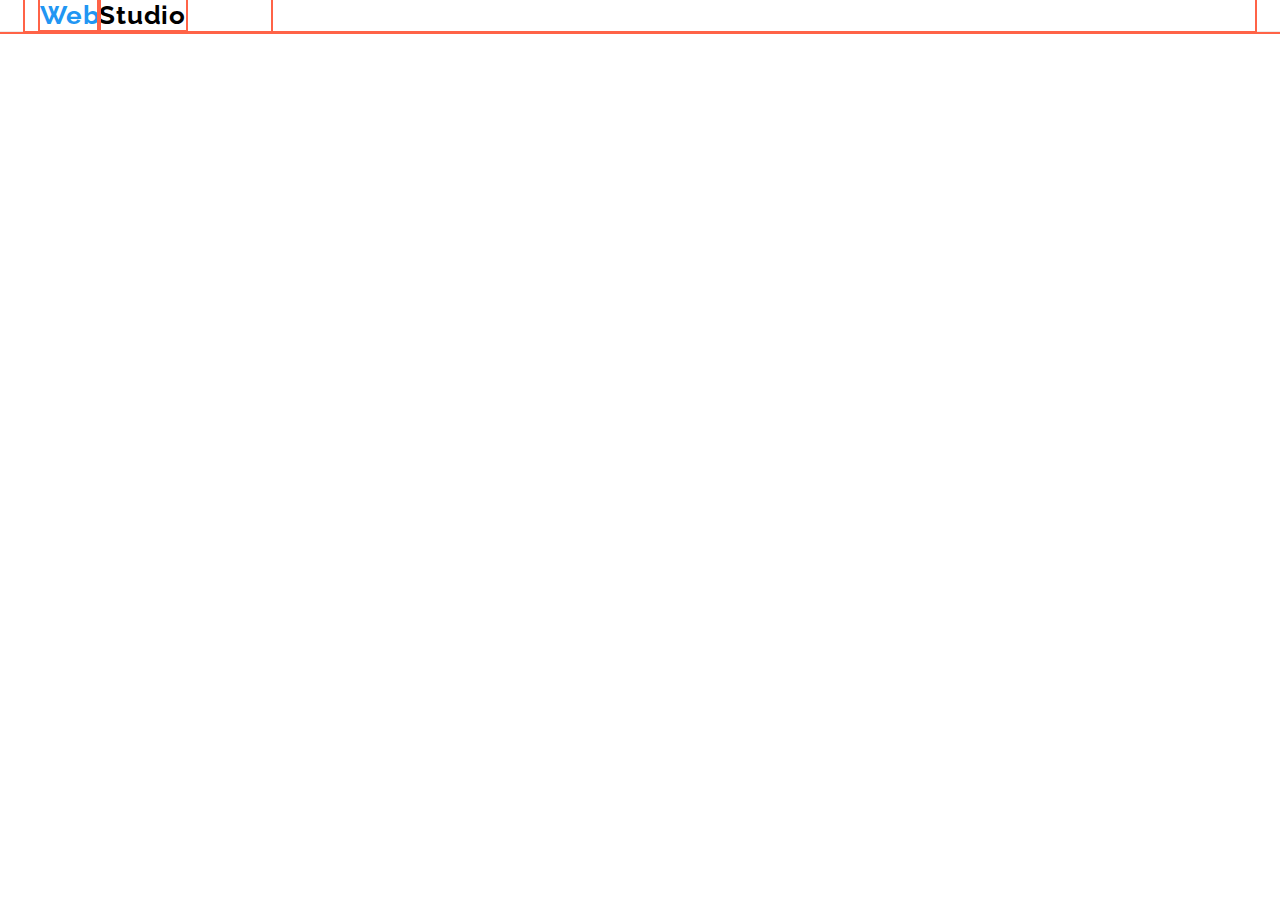
==== index.html @ 0e82e814 "2" ====
<!DOCTYPE html>
<html lang="ru">
<head>
    <meta charset="UTF-8">
    <meta name  ="viewport" content="width=device-width, initial-scale=1.0">
    <title>Document</title>
    <!-- <link href="https://fonts.googleapis.com/css2?family=Raleway:wght@700;900&family=Roboto:wght@400;500;700;900&display=swap" rel="stylesheet"> -->
    <!-- <link rel="stylesheet" href="./css/style.css"> -->
    <link rel="stylesheet" href="./css/main.css">
</head>
<body>
    <!--шапка-->
    <header class="link header">
        <nav class="main-nav container">
            <a href=""><span class="web-logo"><span class="web-text">Web</span><span class="studio-text">Studio</span></span></a>
                <div class="header-nav">
                    <ul class="list-line list">
                        <li class="item"><a href=""><span class="header-text current">Студия</span></a></li>
                        <li class="item"><a href="./portfolio.html"><span class="header-text">Портфолио</span></a></li>
                        <li class="item"><a href=""><span class="header-text">Контакты</span></a></li>
                    </ul>
                        <ul class="auth-nav">
                            <li class="item">
                                <a href="mailto:info@devstudio.com" class="icon-header">
                                    <svg style="width:16px; height:12px; margin-right:10px;">
                                        <use href="./picture/svg/symbol-defs.svg#envelope"></use>
                                    </svg>
                                    <span class="contact">info@devstudio.com</span>
                                </a>
                            </li>
                            <li class="item">
                                <a href="tel:+380961111111" class="icon-header">
                                    <svg style="width: 10px; height: 16px; margin-right: 10px">
                                        <use href="./picture/svg/sprite.svg#smartphone"></use>
                                    </svg>
                                    <span class="contact">+38 096 111 11 11</span>
                                </a>
                            </li>
                        </ul>
                </div>
        </nav>
    </header>
    <!-- <main class="link">
            hero
            <section class="hero">
                <div class="hero-2">
                    <h1 class="efect-title">ЭФФЕКТИВНЫЕ РЕШЕНИЯ ДЛЯ ВАШЕГО БИЗНЕСА</h1>
                    <div class="button-centered" data-modal-open>
                        <button class="button-hero">Заказать услугу</button>
                    </div>
                </div>
            </section>
            иконки
            <section class="icon-section">
                <div class="container">
                    <ul class="icon-style">
                        <li class="item">
                                <svg class="icon">
                                    <use href="./picture/svg/sprite.svg#antenna"></use>
                                </svg>
                            <h3 class="subtitle-text">ВНИМАНИЕ К ДЕТАЛЯМ</h3>
                            <p class="icon-text">Идейные соображения, а также начало повседневной работы по формированию позиции.</p>
                        </li>
                        <li class="item">
                            <svg class="icon">
                                <use href="./picture/svg/sprite.svg#clock"></use>
                            </svg>
                            <h3 class="subtitle-text">ПУНКТУАЛЬНОСТЬ</h3>
                            <p class="icon-text">Идейные соображения, а также начало повседневной работы по формированию позиции.</p>
                        </li>
                        <li class="item">
                            <svg class="icon">
                                <use href="./picture/svg/sprite.svg#diagram"></use>
                            </svg>
                            <h3 class="subtitle-text">ПЛАНИРОВАНИЕ</h3>
                            <p class="icon-text">Равным образом консультация с широким активом в значительной степени обуславливает.</p>
                        </li>
                        <li class="item">
                            <svg class="icon">
                                <use href="./picture/svg/sprite.svg#astronaut"></use>
                            </svg>
                            <h3 class="subtitle-text">СОВРЕМЕННЫЕ ТЕХНОЛОГИИ</h3>
                            <p class="icon-text">Значимость этих проблем настолько очевидна, что реализация плановых заданий.</p>
                        </li>
                    </ul>
                </div>
            </section>
            Занятия
            <section class="project">
                <div class="container">
                    <h2 class="section-title">Чем мы занимаемся</h2>
                    <ul class="list-project">
                        <li class="item"><img src="./picture/box/box1.jpg" alt=""><span class="text-project">ДЕСКТОПНЫЕ ПРИЛОЖЕНИЯ</span></li>
                        <li class="item"><img src="./picture/box/box2.jpg" alt=""><span class="text-project">МОБИЛЬНЫЕ ПРИЛОЖЕНИЯ</span></li>
                        <li class="item"><img src="./picture/box/box3.jpg" alt=""><span class="text-project">ДИЗАЙНЕРСКИЕ РЕШЕНИЕ</span></li>
                    </ul>
                </div>
            </section>
            Команда
            <section class="comand">
                    <div class="container">
                        <div class="section-comand">
                            <h2 class="section-title">Наша команда</h2>
                            <ul class="comand-list">
                                <li class="item-border"> <img src="./picture/people/igor-1.jpg" width="270px" height="260px" alt="Николай Кучеренко">
                                    <h3 class="contact-subtitle">Игорь Демьяненко</h3>
                                        <p class="contact-text">Product Designer</p>
                                            <ul class="list-soc">
                                                <li class="item">
                                                    <a href="" class="icon-comand">
                                                        <svg class="icon">
                                                            <use href="./picture/svg/sprite.svg#instagram"></use>
                                                        </svg>
                                                    </a>
                                                </li>
                                                <li class="item">
                                                    <a href="" class="icon-comand">
                                                        <svg class="icon">
                                                            <use href="./picture/svg/sprite.svg#twitter"></use>
                                                        </svg>
                                                    </a>
                                                </li>
                                                <li class="item">
                                                    <a href="" class="icon-comand">
                                                        <svg class="icon">
                                                            <use href="./picture/svg/sprite.svg#facebook" ></use>
                                                        </svg>
                                                    </a>
                                                </li>
                                                <li class="item">
                                                    <a href="" class="icon-comand">
                                                        <svg class="icon">
                                                            <use href="./picture/svg/sprite.svg#linkedin"></use>
                                                        </svg>
                                                    </a>
                                                </li>
                                            </ul>
                                </li>
                                <li class="item-border"> <img src="./picture/people/mihail-1.jpg" width="270px" height="260px" alt="Ольга Ивановна">
                                    <h3 class="contact-subtitle">Ольга Репина</h3>
                                        <p class="contact-text">Frontend Developer</p>
                                        <ul class="list-soc">
                                            <li class="item">
                                                <a href="" class="icon-comand">
                                                    <svg class="icon">
                                                        <use href="./picture/svg/sprite.svg#instagram"></use>
                                                    </svg>
                                                </a>
                                            </li>
                                            <li class="item">
                                                <a href="" class="icon-comand">
                                                    <svg class="icon">
                                                        <use href="./picture/svg/sprite.svg#twitter"></use>
                                                    </svg>
                                                </a>
                                            </li>
                                            <li class="item">
                                                <a href="" class="icon-comand">
                                                    <svg class="icon">
                                                        <use href="./picture/svg/sprite.svg#facebook" ></use>
                                                    </svg>
                                                </a>
                                            </li>
                                            <li class="item">
                                                <a href="" class="icon-comand">
                                                    <svg class="icon">
                                                        <use href="./picture/svg/sprite.svg#linkedin"></use>
                                                    </svg>
                                                </a>
                                            </li>
                                        </ul>
                                </li>
                                <li class="item-border"> <img src="./picture/people/nikolai-1.jpg" width="270px" height="260px" alt="Андрей Шевченко">
                                    <h3 class="contact-subtitle">Николай Тарасов</h3>
                                        <p class="contact-text">Marketing</p>
                                        <ul class="list-soc">
                                            <li class="item">
                                                <a href="" class="icon-comand">
                                                    <svg class="icon">
                                                        <use href="./picture/svg/sprite.svg#instagram"></use>
                                                    </svg>
                                                </a>
                                            </li>
                                            <li class="item">
                                                <a href="" class="icon-comand">
                                                    <svg class="icon">
                                                        <use href="./picture/svg/sprite.svg#twitter"></use>
                                                    </svg>
                                                </a>
                                            </li>
                                            <li class="item">
                                                <a href="" class="icon-comand">
                                                    <svg class="icon">
                                                        <use href="./picture/svg/sprite.svg#facebook" ></use>
                                                    </svg>
                                                </a>
                                            </li>
                                            <li class="item">
                                                <a href="" class="icon-comand">
                                                    <svg class="icon">
                                                        <use href="./picture/svg/sprite.svg#linkedin"></use>
                                                    </svg>
                                                </a>
                                            </li>
                                        </ul>
                                </li>
                                <li class="item-border"> <img src="./picture/people/olga-1.jpg" width="270px" height="260px" alt="Иван Николаев">
                                    <h3 class="contact-subtitle">Михаил Ермаков</h3>
                                        <p class="contact-text">UI Designer</p>
                                        <ul class="list-soc">
                                            <li class="item">
                                                <a href="" class="icon-comand">
                                                    <svg class="icon">
                                                        <use href="./picture/svg/sprite.svg#instagram"></use>
                                                    </svg>
                                                </a>
                                            </li>
                                            <li class="item">
                                                <a href="" class="icon-comand">
                                                    <svg class="icon">
                                                        <use href="./picture/svg/sprite.svg#twitter"></use>
                                                    </svg>
                                                </a>
                                            </li>
                                            <li class="item">
                                                <a href="" class="icon-comand">
                                                    <svg class="icon">
                                                        <use href="./picture/svg/sprite.svg#facebook" ></use>
                                                    </svg>
                                                </a>
                                            </li>
                                            <li class="item">
                                                <a href="" class="icon-comand">
                                                    <svg class="icon">
                                                        <use href="./picture/svg/sprite.svg#linkedin"></use>
                                                    </svg>
                                                </a>
                                            </li>
                                        </ul>
                                </li>
                            </ul>
                        </div>
                    </div>
            </section>
            клиенты
            <section class="costomer">
                <div class="container">
                    <h2 class="section-title">Постоянные клиенты</h2>
                    <ul class="list-сustomer">
                        <li class="item">
                            <a href="" class="svg-icon">
                                <svg style="width: 45px; height: 50px;">
                                    <use href="./picture/svg/sprite.svg#icon-logo-1"></use>
                                </svg>
                            </a>
                        </li>
                        <li class="item">
                            <a href="" class="svg-icon">
                                <svg style="width: 40px; height: 52px">
                                    <use href="./picture/svg/sprite.svg#icon-logo-2"></use>
                                </svg>
                            </a>
                        </li>
                        <li class="item">
                            <a href="" class="svg-icon">
                                <svg style="width: 41px; height: 42px;">
                                    <use href="./picture/svg/sprite.svg#icon-logo-3"></use>
                                </svg>
                            </a>
                        </li>
                        <li class="item">
                            <a href="" class="svg-icon">
                                <svg  style="width: 80px; height: 42px;">
                                    <use href="./picture/svg/sprite.svg#icon-logo-4"></use>
                                </svg>
                            </a>
                        </li>
                        <li class="item">
                            <a href="" class="svg-icon">
                                <svg style="width: 59px; height: 47px;">
                                    <use href="./picture/svg/sprite.svg#icon-logo-5"></use>
                                </svg>
                            </a>
                        </li>
                        <li class="item">
                            <a href="" class="svg-icon">
                                <svg style="width: 88px; height: 45px;">
                                    <use href="./picture/svg/sprite.svg#icon-logo-6"></use>
                                </svg>
                            </a>
                        </li>
                    </ul>
                </div>
            </section>
    </main>
    <footer class="link footer">
        <div class="container footer-list">
            <div class="footer-section">
                <a href=""><span class="web-logo"><span style="color:#2196F3;">Web</span><span style="color:#FFFFFF;">Studio</span></span></a>
                    <address>
                        <ul class="footer-adress">
                            <li class="item">г. Киев, пр-т Леси Украинки, 26</li>
                            <li class="item"><a href="mailto:info@devstudio.com"><span class="contact">info@example.com</span></a></li>
                            <li class="item"><a href="tel:+380961111111"><span class="contact">+38 099 111 11 11</span></a></li>
                        </ul>
                    </address>
            </div>
            <div class="footer-soc">
                <h3 class="subtitle-text" style="color: #FFFFFF;">ПРИСОЕДИНЯЙТЕСЬ</h3>
                    <ul class="list-soc">
                        <li class="item">
                            <a href="" class="icon-footer">
                                <svg class="icon">
                                    <use href="./picture/svg/sprite.svg#instagram" ></use>
                                </svg>
                            </a>
                        </li>
                        <li class="item">
                            <a href="" class="icon-footer">
                                <svg class="icon">
                                    <use href="./picture/svg/sprite.svg#twitter" ></use>
                                </svg>
                            </a>
                        </li>
                        <li class="item">
                            <a href="" class="icon-footer">
                                <svg class="icon">
                                    <use href="./picture/svg/sprite.svg#facebook" ></use>
                                </svg>
                            </a>
                        </li>
                        <li class="item">
                            <a href="" class="icon-footer">
                                <svg class="icon">
                                    <use href="./picture/svg/sprite.svg#linkedin" ></use>
                                </svg>
                            </a>
                        </li>
                    </ul>
            </div>
            <div class="footer-link">
                <h3 class="subtitle-text">ПОДПИШИТЕСЬ НА РАССЫЛКУ</h3>
                <div style="display:flex;">
                    <form>
                        <input class="form-footer" type="email" name="email" id="email" placeholder="E-mail" autocomplete="off">
                    </form>
                    <a href="" class="button">подписаться</a>
                </div>
            </div>
        </div>
    </footer>
    <div class="backdrop is-hidden" data-modal>
        <div class="modal">
            <div class="modal-end" data-modal-close>
                <svg class="icon-modal" style="width: 10px; height:10px;">
                    <use href="./picture/svg/symbol-defs.svg#icon-krest-modal"></use>
                </svg>
            </div>
            <p class="form-title">Оставьте свои данные, мы вам перезвоним</p>
            <form>
                <div style="width: 450px; margin-left: auto; margin-right: auto;">
                    <label class="form-label">
                        <span class="form-subtitle">Имя</span>
                        <input type="text" name="name" class="form" autocomplete="off">
                        <div class="form-icon">
                            <svg class="icon-form" style="height: 12px; width:12px; padding: 3px 3px;">
                                <use href="./picture/svg/symbol-defs.svg#form-man"></use>
                            </svg>
                        </div>
                    </label>
                    <label class="form-label">
                        <span class="form-subtitle">Телефон</span>
                        <input type="tel" name="tel" class="form" autocomplete="off">
                        <div class="form-icon">
                            <svg style="height: 13px; width:13px; padding: 2.5px 2.5px">
                                <use href="./picture/svg/symbol-defs.svg#form-tel"></use>
                            </svg>
                        </div>
                    </label>
                    <label class="form-label">
                        <span class="form-subtitle">Почта</span>
                        <input type="email" name="email" class="form" autocomplete="off">
                        <div class="form-icon">
                            <svg style="height: 12px; width:15px; padding: 3px 1.5px">
                                <use href="./picture/svg/symbol-defs.svg#form-email"></use>
                            </svg>
                        </div>
                    </label>
                    <label class="form-label">
                        <span class="form-subtitle">Комментарий</span>
                        <textarea type="text" name="coment" placeholder="Введите текст" class="form-coment form"></textarea>
                    </label>
                </div>
                <div class="checkbox">
                    <input type="checkbox" name="checkbox"><p class="text-checkbox">Соглашаюсь с рассылкой и принимаю <a href="" class="link-checkbox">Условия договора</a></p>
                </div>
                <div>
                    <button class="form-button">Отправить</button>
                </div>
            </form>
        </div>
    </div> -->
    <script src="./js/modal.js"></script>
</body>
</html>
---- css/style.css ----
:root {
    --text-blue-color: blue ;
    --text-contact-color: #757575;
    --text-header-hover-color: #2196F3;
    --text-subtitle-color:#212121;
    --background-butten-color: #2196F3;
    --background-footer: #2F303A;
    --icon-text:#757575;
}
@font-face {
    font-family: Roboto;
    font-weight: 400;
    src: url(../shrift/Roboto-Regular.ttf);
}
@font-face {
    font-family: Roboto;
    font-weight: 500;
    src: url(../shrift/Roboto-Medium.ttf);
}
@font-face {
    font-family: Roboto;
    font-weight: 700;
    src: url(../shrift/Roboto-Bold.ttf);
}
@font-face {
    font-family: Roboto;
    font-weight: 900;
    src: url(../shrift/Roboto-Black.ttf);
}
@font-face {
    font-family: Raleway;
    font-weight: 700;
    src: url(../shrift/Raleway-Bold.ttf);
}
@font-face {
    font-family: Raleway;
    font-weight: 900;
    src: url(../shrift/Raleway-Black.ttf);
}
body {
    font-family: Roboto;
    margin: 0px;
    overflow: none;
}
/* модальное окно */

/*  */

footer {
    background-color: #2F303A;
}
ul {
    margin-top: 0px;
    margin-bottom: 0px;
    list-style: none;
}
h1, h2, h3 {
    margin: 0px;
}
.link a {
    text-decoration: none;
}
.container {
    width: 1200px;
    padding-left: 15px;
    padding-right: 15px;
    margin-left: auto;
    margin-right: auto;
}
.section-title{
    font-weight: 700;
    font-size: 36px;
    line-height: 42px;
    text-align: center;
    letter-spacing: 0.03em;
    color: #212121;
}
.subtitle-text {
    font-weight: 700;
    font-size: 14px;
    line-height: 16px;
    letter-spacing: 0.03em;
    margin-bottom: 10px;

    color: var(--text-subtitle-color);
}
/* Contact */
.contact{
    font-family: Roboto;
    font-weight: 500;
    font-size: 14px;
    line-height: 16px;
    letter-spacing: 0.02em;
    color: currentColor;
}
/* logo */
.web-logo{
    font-family: Raleway;
    font-weight: 700;
    font-size: 26px;
    line-height: 31px;
    letter-spacing: 0.03em;
    margin-right: 85px;
}

/* Шапка */
.header {
    border-bottom: 1px solid #ECECEC;
}
.main-nav {
    display: flex;
    align-items: center;
}
.main-nav .list-line {
    padding-left: 0px;
}
.list-line .item {
    position: relative;
    padding-top: 32px;
    padding-bottom: 28px;
}
.header-text.current {
    color: #2196F3;
}
.header-text.current::after {
    bottom: -1px;
    left: 0;
    content: "";
    position: absolute;
    width: 100%;
    height: 5px;
    background-color: #2196F3;
    border-radius: 2px;
}
.header-text {
    font-family: Roboto;
    font-weight: 500;
    font-size: 14px;
    line-height: 16px;
    letter-spacing: 0.02em;

    color: var(--text-subtitle-color);
    transition: color 250ms cubic-bezier(0.4, 0, 0.2, 1);
}
.auth-nav {
    display: flex;
    margin-left: auto;
}
.auth-nav .item {
    margin-right: 30px;
    fill: #2196F3;
    color: #2196F3;
}
.main-nav .list-line {
    padding-left: 0px;
}
.auth-nav .item:last-child {
    margin-right: 0px;
}
.icon-header {
    display: flex;
    align-items: center;

    color:#757575;
    fill: #757575;
    transition: fill 250ms cubic-bezier(0.4, 0, 0.2, 1), color 250ms cubic-bezier(0.4, 0, 0.2, 1);
}
.icon-header:hover {
    fill: #2196F3;
    color: #2196F3;
}
.list-line {
    display: flex;
}
.list-line .item {
    margin-right: 50px;
}
.list-line .item:last-child {
    margin-right: 0px;
}
.header-text:hover,
.header-text:focus {
    color: var(--text-header-hover-color);
}

/* hero */
.hero {
    background: #F5F4FA;
    background-image: linear-gradient(to right, rgba(47, 48, 58, 0.4), rgba(47, 48, 58, 0.4)), url(../picture/jpg/phon-header.jpg);
    background-repeat: no-repeat;
    background-size: cover;
    margin-left: auto;
    margin-right: auto;
    max-width: 1600px;
    height: 600px;

}
.efect-title {
    width: 695px;
    margin-left: auto;
    margin-right: auto;
    padding-top: 200px;

    font-weight: 900;
    font-size: 44px;
    line-height: 60px;

    text-align: center;
    letter-spacing: 0.06em;
    text-transform: uppercase;
    color: #ffffff;
}
.button-centered {
    text-align: center;
    margin-top: 30px;
}
.button-hero {
    font-weight: 700;
    font-size: 16px;
    line-height: 30px;
    padding: 10px 32px;

    border-radius: 4px;
    border-color: transparent;
    background-color: var(--background-butten-color);
    color: #ffffff;
    cursor: pointer;
}
/* Иконки */
.icon-section {
    background-color: #FFFFFF;

    padding-top: 95px;
    padding-bottom: 95px;
}
.icon-style .icon {
    width: 70px;
    height: 70px;
    background-color: #F5F4FA;
    padding: 25px 100px;
}
.icon-style {
    display: flex;
    flex-wrap: wrap;
    padding: 0px;
}
.icon-style .item {
    width: 270px;
    margin-right: 30px;
}
.icon-style .item:last-child {
    margin-right: 0px;
}
.icon-style .subtitle-text {
    margin-top: 30px;
}
.icon-text{
    margin-top: 0px;
    margin-bottom: 0px;
    font-weight: 400;
    font-size: 14px;
    line-height: 24px;
    letter-spacing: 0.03em;

    color: var(--icon-text);
}
/* Занятия */
.project {
    background-color: #FFFFFF;

    padding-bottom: 95px;
}
.list-project {
    display: flex;
    flex-wrap: wrap;
    padding: 0px;
    margin-top: 50px;
    justify-content: space-between;
}
.list-project .item {
    position: relative;
    width: 370px;
    height: 294px;
}
.list-project .item:last-child {
    margin-right: 0px;
}
.text-project {
    position: absolute;
    display: flex;
    justify-content: center;
    align-items: center;

    left: 0px;
    bottom: 0px;
    width: 370px;
    height: 70px;
    margin: 0px;

    font-weight: 700;
    font-size: 14px;
    line-height: 1.1;
    letter-spacing: 0.03em;
    text-transform: uppercase;

    color: #ffffff;
    background-color: rgba(47, 48, 58, 0.8);
}


/* Команда */
.comand {
    background: #F5F4FA;

    padding-top: 95px;
    padding-bottom: 95px;
}
.comand-list {
    width: 1200px;
    display: flex;
    flex-wrap: wrap;
    padding: 0px;
    margin-top: 50px;
    margin-left: auto;
    margin-bottom: auto;
}
.comand-list .item-border {
    width: 270px;
    margin-right: 30px;
    background: #FFFFFF;
/* material shadow v1 */

box-shadow: 0px 2px 1px rgba(0, 0, 0, 0.2), 0px 1px 1px rgba(0, 0, 0, 0.14), 0px 1px 3px rgba(0, 0, 0, 0.12);
border-radius: 0px 0px 4px 4px;
}
.comand-list .item-border:last-child {
    margin-right: 0px;
}
.contact-subtitle {
    font-weight: 400;
    font-size: 16px;
    line-height: 19px;
    text-align: center;
    margin-top: 30px;
    margin-bottom: 10px;

    letter-spacing: 0.03em;
    color: #212121;
}
.contact-text {
    font-weight: normal;
    font-size: 16px;
    line-height: 19px;
    text-align: center;
    margin: 0px;
    margin-bottom: 16px;

    letter-spacing: 0.03em;
    color: #757575;
}
.list-soc {
    display: flex;
    padding-left: 0px;
}
.list-soc .item {
    margin-right: 10px;
    margin-bottom: 24px;
}
.icon-comand {
    display: flex;
    justify-content: center;
    align-items: center;
    width: 44px;
    height: 44px;
    border-radius: 50%;
    fill: #afb1b8;
    transition: background-color 250ms cubic-bezier(0.4, 0, 0.2, 1), color 250ms cubic-bezier(0.4, 0, 0.2, 1);
}
.icon-comand .icon {
    width: 20px;
    height: 20px;
}
.icon-comand:hover {
    fill: #FFFFFF;
    background-color:#2196F3 ;
}
.list-soc .item:last-child {
    margin-right: 32px;
}
.list-soc .item:first-child {
    margin-left: 32px;
}
/* Клиенты */
.costomer {
    background-color: #FFFFFF;

    padding-top: 95px;
    padding-bottom: 95px;
}
.list-сustomer {
    padding: 0px;
    border: none;
    display: flex;
    justify-content: space-between;
}
.list-сustomer .item {
    margin-top: 50px;
    border: 1px solid #AFB1B8;
    box-sizing: border-box;
    border-radius: 4px;
    transition: border 250ms cubic-bezier(0.4, 0, 0.2, 1);
}
.list-сustomer .item:hover {
    border: 1px solid #2196F3;
}
.item .svg-icon {
    display: flex;
    justify-content: center;
    align-items: center;
    width: 170px;
    height: 90px;

    fill: #AFB1B8;
    transition: fill 250ms cubic-bezier(0.4, 0, 0.2, 1);
}
.list-сustomer .item:hover .svg-icon {
    fill:#2196F3;
}
.list-сustomer .item:last-child {
    margin-right: 0px;
}
/* Подвал */
.footer {
    padding-top: 60px;
    padding-bottom: 60px;
}
.container {
    width: 1200px;
    padding-left: 15px;
    padding-right: 15px;
    margin-left: auto;
    margin-right: auto;
}
.footer-list {
    align-items: center;
    display: flex;
    justify-content: space-between;
}
.footer-section {
    margin-left: 0px;
}
.footer-adress {
    padding-left: 0px;
    margin-top: 20px;
}
.footer-adress .item {
    margin-bottom: 10px;
}
.footer-adress .contact {
    font-weight: 400;
    font-size: 14px;
    line-height: 24px;
    letter-spacing: 0.03em;
    color: rgba(255, 255, 255, 0.6);
    font-style: normal;
    transition: color 250ms cubic-bezier(0.4, 0, 0.2, 1);
}
.footer-adress .contact:hover {
    color: #2196F3;
}
.footer-adress .item:last-child {
    margin-bottom: 0px;
}
.footer-adress .item:first-child {
    font-weight: 400;
    font-size: 14px;
    line-height: 24px;
    letter-spacing: 0.03em;
    color: #FFFFFF;
    font-style: normal;
}
.footer-soc .list-soc .item {
    margin-right: 10px;
    margin-top: 20px;
    margin-left: 0px;
    margin-bottom: 0px;
}
.icon-footer  {
    display: flex;
    justify-content: center;
    align-items: center;
    width: 44px;
    height: 44px;
    border-radius: 50%;
    fill: #afb1b8;
    fill: #FFFFFF;
    background: rgba(255, 255, 255, 0.1);
    transition: background-color 250ms cubic-bezier(0.4, 0, 0.2, 1), color 250ms cubic-bezier(0.4, 0, 0.2, 1);
}
.icon-footer .icon {
    width: 20px;
    height: 20px;
}
.icon-footer:hover {
    background: #2196F3;
}
.footer-soc .list-soc .item:last-child {
    margin-right: 0px;
}
.footer-link .subtitle-text {
    margin-top: 0px;
    margin-bottom: 20px;
    color: #FFFFFF;
}
.button {
    align-items: center;
    display: flex;
    font-weight: 700;
    font-size: 16px;
    line-height: 30px;
    padding: 10px 28px;
    margin-left: 12px  ;

    background: #2196F3;
    box-shadow: 0px 4px 4px rgba(0, 0, 0, 0.15);
    border-radius: 4px;
    color: #FFFFFF;
}
.button::after {
    content: "";
    display: block;
    margin-left: 10px;
    width: 24px;
    height: 24px;
    background-image: url(../picture/svg/telegram.svg);
    background-size: contain;
    background-repeat: no-repeat;
}
.form-footer {
    width: 326px;
    padding: 15px 16px;
    background-color: transparent;
    border: 1px solid rgba(255, 255, 255, 0.3);
    box-sizing: border-box;
    filter: drop-shadow(0px 4px 4px rgba(0, 0, 0, 0.15));
    border-radius: 4px;
    color:#FFFFFF
}
.form-footer::placeholder {

    font-family: Roboto;
    font-style: normal;
    font-weight: normal;
    font-size: 16px;
    line-height: 20px;
    /* identical to box height, or 125% */

    display: flex;
    align-items: center;
    letter-spacing: 0.03em;

    color: rgba(255, 255, 255, 0.6);
    }
/* Портфолио */
/* Кнопки */
.portfolio-button {
    background-color: #FFFFFF;

    padding-top: 95px;
}
.button-margin {
    width: 620px;
    margin-left: auto;
    margin-right: auto;
}
.button-list {
    display: flex;
    padding-left: 0px;
}
.button-list .item {
    margin-right: 10px;
}
.button-list .item:last-child {
    margin-right: 0px;
}
.button-portfolio {
    font-family: Roboto;
    font-weight: 500;
    font-size: 16px;
    line-height: 26px;
    /* identical to box height, or 162% */

    text-align: center;
    letter-spacing: 0.03em;

    background: #F5F4FA;
    border-radius: 4px;
    padding: 6px 22px;
    border: 0px;
    transition: background-color 250ms cubic-bezier(0.4, 0, 0.2, 1), color 250ms cubic-bezier(0.4, 0, 0.2, 1);
}
.button-portfolio:hover {
    color: #FFFFFF;
    background: #2196F3;
    /* shadow-middle */

    box-shadow: 0px 3px 1px rgba(0, 0, 0, 0.1), 0px 1px 2px rgba(0, 0, 0, 0.08), 0px 2px 2px rgba(0, 0, 0, 0.12);
    border-radius: 4px;
}
/* Главный контент */
.portfolio {
    background-color: #FFFFFF;

    padding-bottom: 95px;
    padding-top: 50px;
}
.container-portfolio {
    width: 1200px;
    padding-left: 15px;
    padding-right: 15px;
    margin-left: auto;
    margin-right: auto;
    padding-bottom: 95px;
    padding-top: 50px;
}
.portfolio-list {
    padding: 0px;
    display: flex;
    flex-wrap: wrap;
}
.portfolio-list .item {
    width: 370px;
    margin-right: 25px;
    margin-bottom: 30px;
    border: 1px solid #EEEEEE;
    box-sizing: border-box;
}
.portfolio-list .item:hover {
    background: #FFFFFF;
    border: 1px solid #EEEEEE;
    box-sizing: border-box;
    box-shadow: 0px 1px 1px rgba(0, 0, 0, 0.12), 0px 4px 4px rgba(0, 0, 0, 0.06), 1px 4px 6px rgba(0, 0, 0, 0.16);
}
.img-portfolio {
    position: relative;
    overflow: hidden;
}
.hover-portfolio {
    position: absolute;
    top: 0;
    left: 0;
    width: 100%;
    height: 100%;
    box-sizing: border-box;
    background: rgba(33, 150, 243, 0.9);
    padding: 63px 24px;
    font-family: Roboto;
    font-style: normal;
    font-weight: normal;
    font-size: 18px;
    line-height: 28px;

    letter-spacing: 0.03em;

    color: #FFFFFF;
    transform: translateY(100%);
    transition: transform 250ms cubic-bezier(0.4, 0, 0.2, 1);
}
.portfolio-list .item:hover .hover-portfolio {
    transform: translateY(0%);
    transition: transform 250ms cubic-bezier(0.4, 0, 0.2, 1);
}
.hover-portfolio p {
    margin: 0px;
}
.portfolio-list .item:nth-child(3n){
    margin-right: 0px;
}
.portfolio-list .item:nth-last-child(-n + 3){
    margin-bottom: 0px;
}
.portfolio-subtitle, .portfolio-text {
    color: #757575;
    margin-left: 24px;
    margin-right: 24px;
}
.portfolio-subtitle {
    font-weight: 700;
    font-size: 18px;
    line-height: 36px;
    letter-spacing: 0.06em;

    color: #212121;
    margin-top: 20px;
    margin-bottom: 5px;
}
/* form */
.form-title {
    margin-bottom: 12px;
    margin-top: 40px;
    margin-right: 40px;
    margin-left: 40px;

    font-family: Roboto;
    font-weight: 700;
    font-size: 20px;
    line-height: 23px;
    text-align: center;
    letter-spacing: 0.03em;

    color: #212121;
}
.form {
    padding: 10px 40px;
    width: 450px;
    height: 40px;
    border: 1px solid rgba(33, 33, 33, 0.2);
    box-sizing: border-box;
    border-radius: 4px;
}
.form:hover,
.form:focus {
    border: 1px solid #2196F3;
    transition: 250ms  cubic-bezier(0.4, 0, 0.2, 1);
}
.form:hover+.form-icon {
    fill: #2196F3;
    transition: 250ms  cubic-bezier(0.4, 0, 0.2, 1);
}

.form-icon {
    fill: #212121;
}
.form-icon {
    position: absolute;
    bottom: 10px;
    left: 11px;
    display: flex;
    align-items: center;
    justify-content: center;
}
.form-label {
    position: relative;
    margin-bottom: 10px;
    flex-direction: column;
    display: flex;
}
.form-label:focus-within .form {
    border: 1px solid #2196F3;
    outline: none;
}
.form-label:focus-within .form + .form-icon {
    fill: #2196F3;
}
.form-label textarea::placeholder {
    font-family: Roboto;
    font-weight: 400;
    font-size: 14px;
    line-height: 16px;
    letter-spacing: 0.01em;

    color: rgba(117, 117, 117, 0.5);
}
.form-subtitle {
    margin-bottom: 5px;

    font-family: Roboto;
    font-weight: 400;
    font-size: 12px;
    line-height: 14px;

    letter-spacing: 0.01em;

    color: #757575;

}
.form-section {
    margin-bottom: 10px;
}
.backdrop {
    position: fixed;
    top: 0;
    left: 0;
    width: 100%;
    height: 100%;
    background-color: rgba(128, 128, 128, 0.5);
    visibility: visible;
    opacity: 1;
    transition: opacity 250ms cubic-bezier(0.4, 0, 0.2, 1), visibility 250ms cubic-bezier(0.4, 0, 0.2, 1);
}
.backdrop.is-hidden {
    visibility: hidden;
    pointer-events: none;
    opacity: 0;
}
.modal {
    width: 530px;
    min-height: 580px;
    background-color: #FFFFFF;

    position: absolute;
    top: 50%;
    left: 50%;
    transform: translate(-50%, -50%);
}
.modal-end {
    width: 30px;
    height: 30px;
    position: absolute;
    top: 8px;
    right: 8px;
    border: 1px solid rgba(0, 0, 0, 0.1);
    border-radius: 50%;
    cursor: pointer;
}
.modal-end:hover {
    fill: #2196F3;
}
.icon-modal {
    position: absolute;
    top: 10px;
    right: 10px;
}
.text-checkbox {
    font-family: Roboto;
    font-style: normal;
    font-weight: normal;
    font-size: 14px;
    line-height: 24px;

    letter-spacing: 0.03em;

    color: #757575;
}
.link-checkbox {
    color: #2196F3;
}
.checkbox {
    display: flex;
    align-items: center;
    border-radius: 2px;
    justify-content: center;
}
.form-coment {
    height: 120px;
    width: 450px;
    padding: 12px 16px;
    border: 1px solid rgba(33, 33, 33, 0.2);
    box-sizing: border-box;
    border-radius: 4px;
    resize: none;
}
.form-coment:hover {
    border: 1px solid #2196F3;
}
.form-coment:focus-within {
    border: 1px solid var(--accent-color);
    /* outline: none; */
}
.form-button {
    margin-right: auto;
    margin-left: auto;
    padding: 10px 55px;
    margin-top: 30px;

    background: #188CE8;
    box-shadow: 0px 4px 4px rgba(0, 0, 0, 0.15);
    border-radius: 4px;
    border: none;

    font-family: Roboto;
    font-weight: 700;
    font-size: 16px;
    line-height: 30px;

    display: flex;
    align-items: center;
    text-align: center;
    letter-spacing: 0.06em;

    color: #FFFFFF;
}
---- css/main.css ----
@charset "UTF-8";
.form-title {
  margin-bottom: 12px;
  margin-top: 40px;
  margin-right: 40px;
  margin-left: 40px;
  font-family: Roboto;
  font-weight: 700;
  font-size: 20px;
  line-height: 23px;
  text-align: center;
  letter-spacing: 0.03em;
  color: #212121;
}

.form {
  padding: 10px 40px;
  width: 450px;
  height: 40px;
  border: 1px solid rgba(33, 33, 33, 0.2);
  -webkit-box-sizing: border-box;
          box-sizing: border-box;
  border-radius: 4px;
}

.form:hover,
.form:focus {
  border: 1px solid #2196F3;
  -webkit-transition: 250ms cubic-bezier(0.4, 0, 0.2, 1);
  transition: 250ms cubic-bezier(0.4, 0, 0.2, 1);
}

.form:hover + .form-icon {
  fill: #2196F3;
  -webkit-transition: 250ms cubic-bezier(0.4, 0, 0.2, 1);
  transition: 250ms cubic-bezier(0.4, 0, 0.2, 1);
}

.form-icon {
  fill: #212121;
}

.form-icon {
  position: absolute;
  bottom: 10px;
  left: 11px;
  display: -webkit-box;
  display: -ms-flexbox;
  display: flex;
  -webkit-box-align: center;
      -ms-flex-align: center;
          align-items: center;
  -webkit-box-pack: center;
      -ms-flex-pack: center;
          justify-content: center;
}

.form-label {
  position: relative;
  margin-bottom: 10px;
  -webkit-box-orient: vertical;
  -webkit-box-direction: normal;
      -ms-flex-direction: column;
          flex-direction: column;
  display: -webkit-box;
  display: -ms-flexbox;
  display: flex;
}

.form-label:focus-within .form {
  border: 1px solid #2196F3;
  outline: none;
}

.form-label:focus-within .form + .form-icon {
  fill: #2196F3;
}

.form-label textarea::-webkit-input-placeholder {
  font-family: Roboto;
  font-weight: 400;
  font-size: 14px;
  line-height: 16px;
  letter-spacing: 0.01em;
  color: rgba(117, 117, 117, 0.5);
}

.form-label textarea:-ms-input-placeholder {
  font-family: Roboto;
  font-weight: 400;
  font-size: 14px;
  line-height: 16px;
  letter-spacing: 0.01em;
  color: rgba(117, 117, 117, 0.5);
}

.form-label textarea::-ms-input-placeholder {
  font-family: Roboto;
  font-weight: 400;
  font-size: 14px;
  line-height: 16px;
  letter-spacing: 0.01em;
  color: rgba(117, 117, 117, 0.5);
}

.form-label textarea::placeholder {
  font-family: Roboto;
  font-weight: 400;
  font-size: 14px;
  line-height: 16px;
  letter-spacing: 0.01em;
  color: rgba(117, 117, 117, 0.5);
}

.form-subtitle {
  margin-bottom: 5px;
  font-family: Roboto;
  font-weight: 400;
  font-size: 12px;
  line-height: 14px;
  letter-spacing: 0.01em;
  color: #757575;
}

.form-section {
  margin-bottom: 10px;
}

.icon-modal {
  position: absolute;
  top: 10px;
  right: 10px;
}

.text-checkbox {
  font-family: Roboto;
  font-style: normal;
  font-weight: normal;
  font-size: 14px;
  line-height: 24px;
  letter-spacing: 0.03em;
  color: #757575;
}

.link-checkbox {
  color: #2196F3;
}

.checkbox {
  display: -webkit-box;
  display: -ms-flexbox;
  display: flex;
  -webkit-box-align: center;
      -ms-flex-align: center;
          align-items: center;
  border-radius: 2px;
  -webkit-box-pack: center;
      -ms-flex-pack: center;
          justify-content: center;
}

.form-coment {
  height: 120px;
  width: 450px;
  padding: 12px 16px;
  border: 1px solid rgba(33, 33, 33, 0.2);
  -webkit-box-sizing: border-box;
          box-sizing: border-box;
  border-radius: 4px;
  resize: none;
}

.form-coment:hover {
  border: 1px solid #2196F3;
}

.form-coment:focus-within {
  border: 1px solid var(--accent-color);
  /* outline: none; */
}

.form-footer {
  width: 326px;
  padding: 15px 16px;
  background-color: transparent;
  border: 1px solid rgba(255, 255, 255, 0.3);
  -webkit-box-sizing: border-box;
          box-sizing: border-box;
  -webkit-filter: drop-shadow(0px 4px 4px rgba(0, 0, 0, 0.15));
          filter: drop-shadow(0px 4px 4px rgba(0, 0, 0, 0.15));
  border-radius: 4px;
  color: #FFFFFF;
}

.form-footer::-webkit-input-placeholder {
  font-family: Roboto;
  font-style: normal;
  font-weight: normal;
  font-size: 16px;
  line-height: 20px;
  /* identical to box height, or 125% */
  display: -webkit-box;
  display: flex;
  -webkit-box-align: center;
          align-items: center;
  letter-spacing: 0.03em;
  color: rgba(255, 255, 255, 0.6);
}

.form-footer:-ms-input-placeholder {
  font-family: Roboto;
  font-style: normal;
  font-weight: normal;
  font-size: 16px;
  line-height: 20px;
  /* identical to box height, or 125% */
  display: -ms-flexbox;
  display: flex;
  -ms-flex-align: center;
      align-items: center;
  letter-spacing: 0.03em;
  color: rgba(255, 255, 255, 0.6);
}

.form-footer::-ms-input-placeholder {
  font-family: Roboto;
  font-style: normal;
  font-weight: normal;
  font-size: 16px;
  line-height: 20px;
  /* identical to box height, or 125% */
  display: -ms-flexbox;
  display: flex;
  -ms-flex-align: center;
      align-items: center;
  letter-spacing: 0.03em;
  color: rgba(255, 255, 255, 0.6);
}

.form-footer::placeholder {
  font-family: Roboto;
  font-style: normal;
  font-weight: normal;
  font-size: 16px;
  line-height: 20px;
  /* identical to box height, or 125% */
  display: -webkit-box;
  display: -ms-flexbox;
  display: flex;
  -webkit-box-align: center;
      -ms-flex-align: center;
          align-items: center;
  letter-spacing: 0.03em;
  color: rgba(255, 255, 255, 0.6);
}

.button-centered {
  text-align: center;
  margin-top: 30px;
}

.button-hero {
  font-weight: 700;
  font-size: 16px;
  line-height: 30px;
  padding: 10px 32px;
  border-radius: 4px;
  border-color: transparent;
  background-color: var(--background-butten-color);
  background-color: #2196F3;
  color: #ffffff;
  cursor: pointer;
}

.button {
  -webkit-box-align: center;
      -ms-flex-align: center;
          align-items: center;
  display: -webkit-box;
  display: -ms-flexbox;
  display: flex;
  font-weight: 700;
  font-size: 16px;
  line-height: 30px;
  padding: 10px 28px;
  margin-left: 12px;
  background-color: #2196F3;
  -webkit-box-shadow: 0px 4px 4px rgba(0, 0, 0, 0.15);
          box-shadow: 0px 4px 4px rgba(0, 0, 0, 0.15);
  border-radius: 4px;
  color: #FFFFFF;
  cursor: pointer;
}

.form-button {
  margin-right: auto;
  margin-left: auto;
  padding: 10px 55px;
  margin-top: 30px;
  background-color: #2196F3;
  -webkit-box-shadow: 0px 4px 4px rgba(0, 0, 0, 0.15);
          box-shadow: 0px 4px 4px rgba(0, 0, 0, 0.15);
  border-radius: 4px;
  border: none;
  font-family: Roboto;
  font-weight: 700;
  font-size: 16px;
  line-height: 30px;
  display: -webkit-box;
  display: -ms-flexbox;
  display: flex;
  -webkit-box-align: center;
      -ms-flex-align: center;
          align-items: center;
  text-align: center;
  letter-spacing: 0.06em;
  color: #FFFFFF;
  cursor: pointer;
}

.portfolio-button {
  background-color: #FFFFFF;
  padding-top: 95px;
  margin-left: auto;
  margin-right: auto;
}

@media (min-width: 480px) {
  .portfolio-button {
    width: 380px;
  }
}

@media (min-width: 768px) {
  .portfolio-button {
    width: 768px;
  }
}

@media (min-width: 1200px) {
  .portfolio-button {
    width: 1200px;
  }
}

.button-margin {
  margin-left: auto;
  margin-right: auto;
}

@media (min-width: 480px) {
  .button-margin {
    width: 380px;
  }
}

@media (min-width: 768px) {
  .button-margin {
    width: 620px;
  }
}

.button-list {
  display: -webkit-box;
  display: -ms-flexbox;
  display: flex;
  -ms-flex-wrap: wrap;
      flex-wrap: wrap;
  padding-left: 0px;
}

.button-list .item {
  margin-right: 10px;
  margin-top: 15px;
}

@media (min-width: 768px) {
  .button-list .item {
    margin-top: 0px;
  }
}

.button-list .item:last-child {
  margin-right: 0px;
}

.button-portfolio {
  font-family: Roboto;
  font-weight: 500;
  font-size: 16px;
  line-height: 26px;
  /* identical to box height, or 162% */
  text-align: center;
  letter-spacing: 0.03em;
  background: #F5F4FA;
  border-radius: 4px;
  padding: 6px 22px;
  border: 0px;
  -webkit-transition: background-color 250ms cubic-bezier(0.4, 0, 0.2, 1), color 250ms cubic-bezier(0.4, 0, 0.2, 1);
  transition: background-color 250ms cubic-bezier(0.4, 0, 0.2, 1), color 250ms cubic-bezier(0.4, 0, 0.2, 1);
}

.button-portfolio:hover {
  color: #FFFFFF;
  background: #2196F3;
  /* shadow-middle */
  -webkit-box-shadow: 0px 3px 1px rgba(0, 0, 0, 0.1), 0px 1px 2px rgba(0, 0, 0, 0.08), 0px 2px 2px rgba(0, 0, 0, 0.12);
          box-shadow: 0px 3px 1px rgba(0, 0, 0, 0.1), 0px 1px 2px rgba(0, 0, 0, 0.08), 0px 2px 2px rgba(0, 0, 0, 0.12);
  border-radius: 4px;
}

.web-logo {
  font-family: Raleway;
  font-weight: 700;
  font-size: 24px;
  line-height: 28px;
  letter-spacing: 0.03em;
  margin-right: 85px;
}

@media (min-width: 1200px) {
  .web-logo {
    font-size: 26px;
    line-height: 31px;
  }
}

.web-text {
  color: #2196F3;
}

.studio-text {
  color: #000000;
}

.backdrop {
  position: fixed;
  top: 0;
  left: 0;
  width: 100%;
  height: 100%;
  background-color: rgba(128, 128, 128, 0.5);
  visibility: visible;
  opacity: 1;
  -webkit-transition: opacity 250ms cubic-bezier(0.4, 0, 0.2, 1), visibility 250ms cubic-bezier(0.4, 0, 0.2, 1);
  transition: opacity 250ms cubic-bezier(0.4, 0, 0.2, 1), visibility 250ms cubic-bezier(0.4, 0, 0.2, 1);
}

.backdrop.is-hidden {
  visibility: hidden;
  pointer-events: none;
  opacity: 0;
}

.modal {
  width: 530px;
  min-height: 580px;
  background-color: #FFFFFF;
  position: absolute;
  top: 50%;
  left: 50%;
  -webkit-transform: translate(-50%, -50%);
          transform: translate(-50%, -50%);
}

.modal-end {
  width: 30px;
  height: 30px;
  position: absolute;
  top: 8px;
  right: 8px;
  border: 1px solid rgba(0, 0, 0, 0.1);
  border-radius: 50%;
  cursor: pointer;
}

.modal-end:hover {
  fill: #2196F3;
}

.icon-style .icon {
  width: 70px;
  height: 70px;
  background-color: #F5F4FA;
  padding: 25px 100px;
}

.list-soc {
  display: -webkit-box;
  display: -ms-flexbox;
  display: flex;
  padding-left: 0px;
}

.icon-header {
  display: -webkit-box;
  display: -ms-flexbox;
  display: flex;
  -webkit-box-align: center;
      -ms-flex-align: center;
          align-items: center;
  color: #757575;
  fill: #757575;
  -webkit-transition: fill 250ms cubic-bezier(0.4, 0, 0.2, 1), color 250ms cubic-bezier(0.4, 0, 0.2, 1);
  transition: fill 250ms cubic-bezier(0.4, 0, 0.2, 1), color 250ms cubic-bezier(0.4, 0, 0.2, 1);
}

.icon-header:hover {
  fill: #2196F3;
  color: #2196F3;
}

.icon-comand {
  display: -webkit-box;
  display: -ms-flexbox;
  display: flex;
  -webkit-box-pack: center;
      -ms-flex-pack: center;
          justify-content: center;
  -webkit-box-align: center;
      -ms-flex-align: center;
          align-items: center;
  width: 44px;
  height: 44px;
  border-radius: 50%;
  fill: #afb1b8;
  -webkit-transition: background-color 250ms cubic-bezier(0.4, 0, 0.2, 1), color 250ms cubic-bezier(0.4, 0, 0.2, 1);
  transition: background-color 250ms cubic-bezier(0.4, 0, 0.2, 1), color 250ms cubic-bezier(0.4, 0, 0.2, 1);
}

.icon-comand .icon {
  width: 20px;
  height: 20px;
}

.icon-comand:hover {
  fill: #FFFFFF;
  background-color: #2196F3;
}

.item .svg-icon {
  display: -webkit-box;
  display: -ms-flexbox;
  display: flex;
  -webkit-box-pack: center;
      -ms-flex-pack: center;
          justify-content: center;
  -webkit-box-align: center;
      -ms-flex-align: center;
          align-items: center;
  width: 170px;
  height: 90px;
  fill: #AFB1B8;
  -webkit-transition: fill 250ms cubic-bezier(0.4, 0, 0.2, 1);
  transition: fill 250ms cubic-bezier(0.4, 0, 0.2, 1);
}

.list-сustomer .item:hover .svg-icon {
  fill: #2196F3;
}

.contact {
  font-family: Roboto;
  font-weight: 500;
  font-size: 14px;
  line-height: 16px;
  letter-spacing: 0.02em;
  color: currentColor;
}

@font-face {
  font-family: "Roboto";
  font-weight: 400;
  src: url("../../shrift/Roboto-Regular.ttf");
}

@font-face {
  font-family: "Roboto";
  font-weight: 500;
  src: url("../../shrift/Roboto-Medium.ttf");
}

@font-face {
  font-family: "Roboto";
  font-weight: 700;
  src: url("../../shrift/Roboto-Bold.ttf");
}

@font-face {
  font-family: "Roboto";
  font-weight: 900;
  src: url("../../shrift/Roboto-Black.ttf");
}

@font-face {
  font-family: "Raleway";
  font-weight: 700;
  src: url("../../shrift/Raleway-Bold.ttf");
}

@font-face {
  font-family: "Raleway";
  font-weight: 900;
  src: url("../../shrift/Raleway-Black.ttf");
}

.text-project {
  position: absolute;
  -webkit-box-pack: center;
      -ms-flex-pack: center;
          justify-content: center;
  -webkit-box-align: center;
      -ms-flex-align: center;
          align-items: center;
  left: 0px;
  bottom: 0px;
  width: 370px;
  height: 70px;
  margin: 0px;
  font-weight: 700;
  font-size: 14px;
  line-height: 1.1;
  letter-spacing: 0.03em;
  text-transform: uppercase;
  color: #ffffff;
  background-color: rgba(47, 48, 58, 0.8);
}

.list-project {
  display: -webkit-box;
  display: -ms-flexbox;
  display: flex;
  -ms-flex-wrap: wrap;
      flex-wrap: wrap;
  padding: 0px;
  margin-top: 50px;
  -webkit-box-pack: justify;
      -ms-flex-pack: justify;
          justify-content: space-between;
}

.list-project .item {
  position: relative;
  width: 370px;
  height: 294px;
}

.list-project .item:last-child {
  margin-right: 0px;
}

.header {
  border-bottom: 1px solid #ECECEC;
}

.main-nav {
  display: -webkit-box;
  display: -ms-flexbox;
  display: flex;
  -webkit-box-align: center;
      -ms-flex-align: center;
          align-items: center;
}

.main-nav .list-line {
  padding-left: 0px;
}

.header-nav {
  display: none;
}

.list-line .item {
  position: relative;
  padding-top: 32px;
  padding-bottom: 28px;
}

.header-text.current {
  color: #2196F3;
}

.header-text.current::after {
  bottom: -1px;
  left: 0;
  content: "";
  position: absolute;
  width: 100%;
  height: 5px;
  background-color: #2196F3;
  border-radius: 2px;
}

.header-text {
  font-family: Roboto;
  font-weight: 500;
  font-size: 14px;
  line-height: 16px;
  letter-spacing: 0.02em;
  color: #212121;
  -webkit-transition: color 250ms cubic-bezier(0.4, 0, 0.2, 1);
  transition: color 250ms cubic-bezier(0.4, 0, 0.2, 1);
}

.auth-nav {
  display: -webkit-box;
  display: -ms-flexbox;
  display: flex;
  margin-left: auto;
}

.auth-nav .item {
  margin-right: 30px;
  fill: #2196F3;
  color: #2196F3;
}

.main-nav .list-line {
  padding-left: 0px;
}

.auth-nav .item:last-child {
  margin-right: 0px;
}

.list-line {
  display: -webkit-box;
  display: -ms-flexbox;
  display: flex;
}

.list-line .item {
  margin-right: 50px;
}

.list-line .item:last-child {
  margin-right: 0px;
}

.header-text:hover,
.header-text:focus {
  color: #2196F3;
}

.footer {
  padding-top: 60px;
  padding-bottom: 60px;
}

.container {
  width: 1200px;
  padding-left: 15px;
  padding-right: 15px;
  margin-left: auto;
  margin-right: auto;
}

.footer-list {
  -webkit-box-align: center;
      -ms-flex-align: center;
          align-items: center;
  display: -webkit-box;
  display: -ms-flexbox;
  display: flex;
  -webkit-box-pack: justify;
      -ms-flex-pack: justify;
          justify-content: space-between;
}

.footer-section {
  margin-left: 0px;
}

.footer-adress {
  padding-left: 0px;
  margin-top: 20px;
}

.footer-adress .item {
  margin-bottom: 10px;
}

.footer-adress .contact {
  font-weight: 400;
  font-size: 14px;
  line-height: 24px;
  letter-spacing: 0.03em;
  color: rgba(255, 255, 255, 0.6);
  font-style: normal;
  -webkit-transition: color 250ms cubic-bezier(0.4, 0, 0.2, 1);
  transition: color 250ms cubic-bezier(0.4, 0, 0.2, 1);
}

.footer-adress .contact:hover {
  color: #2196F3;
}

.footer-adress .item:last-child {
  margin-bottom: 0px;
}

.footer-adress .item:first-child {
  font-weight: 400;
  font-size: 14px;
  line-height: 24px;
  letter-spacing: 0.03em;
  color: #FFFFFF;
  font-style: normal;
}

.footer-soc .list-soc .item {
  margin-right: 10px;
  margin-top: 20px;
  margin-left: 0px;
  margin-bottom: 0px;
}

.icon-footer {
  display: -webkit-box;
  display: -ms-flexbox;
  display: flex;
  -webkit-box-pack: center;
      -ms-flex-pack: center;
          justify-content: center;
  -webkit-box-align: center;
      -ms-flex-align: center;
          align-items: center;
  width: 44px;
  height: 44px;
  border-radius: 50%;
  fill: #afb1b8;
  fill: #FFFFFF;
  background: rgba(255, 255, 255, 0.1);
  -webkit-transition: background-color 250ms cubic-bezier(0.4, 0, 0.2, 1), color 250ms cubic-bezier(0.4, 0, 0.2, 1);
  transition: background-color 250ms cubic-bezier(0.4, 0, 0.2, 1), color 250ms cubic-bezier(0.4, 0, 0.2, 1);
}

.icon-footer .icon {
  width: 20px;
  height: 20px;
}

.icon-footer:hover {
  background: #2196F3;
}

.footer-soc .list-soc .item:last-child {
  margin-right: 0px;
}

.footer-link .subtitle-text {
  margin-top: 0px;
  margin-bottom: 20px;
  color: #FFFFFF;
}

.button {
  -webkit-box-align: center;
      -ms-flex-align: center;
          align-items: center;
  display: -webkit-box;
  display: -ms-flexbox;
  display: flex;
  font-weight: 700;
  font-size: 16px;
  line-height: 30px;
  padding: 10px 28px;
  margin-left: 12px;
  background: #2196F3;
  -webkit-box-shadow: 0px 4px 4px rgba(0, 0, 0, 0.15);
          box-shadow: 0px 4px 4px rgba(0, 0, 0, 0.15);
  border-radius: 4px;
  color: #FFFFFF;
}

.button::after {
  content: "";
  display: block;
  margin-left: 10px;
  width: 24px;
  height: 24px;
  background-image: url(../picture/svg/telegram.svg);
  background-size: contain;
  background-repeat: no-repeat;
}

.hero {
  background: #F5F4FA;
  background-image: -webkit-gradient(linear, left top, right top, from(rgba(47, 48, 58, 0.4)), to(rgba(47, 48, 58, 0.4))), url(../picture/jpg/phon-header.jpg);
  background-image: linear-gradient(to right, rgba(47, 48, 58, 0.4), rgba(47, 48, 58, 0.4)), url(../picture/jpg/phon-header.jpg);
  background-repeat: no-repeat;
  background-size: cover;
  margin-left: auto;
  margin-right: auto;
  max-width: 1600px;
  height: 600px;
}

.efect-title {
  width: 695px;
  margin-left: auto;
  margin-right: auto;
  padding-top: 200px;
  font-weight: 900;
  font-size: 44px;
  line-height: 60px;
  text-align: center;
  letter-spacing: 0.06em;
  text-transform: uppercase;
  color: #ffffff;
}

.comand-list {
  width: 1200px;
  -ms-flex-wrap: wrap;
      flex-wrap: wrap;
  padding: 0px;
  margin-top: 50px;
  margin-left: auto;
  margin-bottom: auto;
}

.comand-list .item-border {
  width: 270px;
  margin-right: 30px;
  background: #FFFFFF;
  /* material shadow v1 */
  -webkit-box-shadow: 0px 2px 1px rgba(0, 0, 0, 0.2), 0px 1px 1px rgba(0, 0, 0, 0.14), 0px 1px 3px rgba(0, 0, 0, 0.12);
          box-shadow: 0px 2px 1px rgba(0, 0, 0, 0.2), 0px 1px 1px rgba(0, 0, 0, 0.14), 0px 1px 3px rgba(0, 0, 0, 0.12);
  border-radius: 0px 0px 4px 4px;
}

.comand-list .item-border:last-child {
  margin-right: 0px;
}

.contact-subtitle {
  font-weight: 400;
  font-size: 16px;
  line-height: 19px;
  text-align: center;
  margin-top: 30px;
  margin-bottom: 10px;
  letter-spacing: 0.03em;
  color: #212121;
}

.contact-text {
  font-weight: normal;
  font-size: 16px;
  line-height: 19px;
  text-align: center;
  margin: 0px;
  margin-bottom: 16px;
  letter-spacing: 0.03em;
  color: #757575;
}

.list-soc .item {
  margin-right: 10px;
  margin-bottom: 24px;
}

.list-soc .item:last-child {
  margin-right: 32px;
}

.list-soc .item:first-child {
  margin-left: 32px;
}

.list-сustomer {
  padding: 0px;
  border: none;
  display: -webkit-box;
  display: -ms-flexbox;
  display: flex;
  -webkit-box-pack: justify;
      -ms-flex-pack: justify;
          justify-content: space-between;
}

.list-сustomer .item {
  margin-top: 50px;
  border: 1px solid #AFB1B8;
  -webkit-box-sizing: border-box;
          box-sizing: border-box;
  border-radius: 4px;
  -webkit-transition: border 250ms cubic-bezier(0.4, 0, 0.2, 1);
  transition: border 250ms cubic-bezier(0.4, 0, 0.2, 1);
}

.list-сustomer .item:hover {
  border: 1px solid #2196F3;
}

.list-сustomer .item:last-child {
  margin-right: 0px;
}

.icon-section {
  background-color: #FFFFFF;
  padding-top: 95px;
  padding-bottom: 95px;
}

.icon-style {
  -ms-flex-wrap: wrap;
      flex-wrap: wrap;
  padding: 0px;
}

.icon-style .item {
  width: 270px;
  margin-right: 30px;
}

.icon-text {
  margin-top: 0px;
  margin-bottom: 0px;
  font-weight: 400;
  font-size: 14px;
  line-height: 24px;
  letter-spacing: 0.03em;
  color: var(--icon-text);
}

* {
  outline: 2px solid tomato;
}

body {
  font-family: Roboto;
  margin: 0px;
  overflow: none;
}

footer {
  background-color: #2F303A;
}

ul {
  margin-top: 0px;
  margin-bottom: 0px;
  list-style: none;
}

h1, h2, h3 {
  margin: 0px;
}

.link a {
  text-decoration: none;
}

.container {
  width: 100%;
  padding-left: 15px;
  padding-right: 15px;
  margin-left: auto;
  margin-right: auto;
}

@media (min-width: 480px) {
  .container {
    width: 480px;
  }
}

@media (min-width: 768px) {
  .container {
    width: 768px;
  }
}

@media (min-width: 1200px) {
  .container {
    width: 1200px;
  }
}

.section-title {
  font-weight: 700;
  font-size: 36px;
  line-height: 42px;
  text-align: center;
  letter-spacing: 0.03em;
  color: #212121;
}

.subtitle-text {
  font-weight: 700;
  font-size: 14px;
  line-height: 16px;
  letter-spacing: 0.03em;
  margin-bottom: 10px;
  color: var(--text-subtitle-color);
}

.container-portfolio {
  width: 100%;
  padding-left: 15px;
  padding-right: 15px;
  margin-left: auto;
  margin-right: auto;
  padding-bottom: 95px;
  padding-top: 50px;
}

@media (min-width: 480px) {
  .container-portfolio {
    width: 450px;
  }
}

@media (min-width: 768px) {
  .container-portfolio {
    width: 768px;
  }
}

@media (min-width: 1200px) {
  .container-portfolio {
    width: 1200px;
  }
}

.comand {
  background: #F5F4FA;
  padding-top: 95px;
  padding-bottom: 95px;
}

.project {
  background-color: #FFFFFF;
  padding-bottom: 95px;
}

.icon-section {
  background-color: #FFFFFF;
  padding-top: 95px;
  padding-bottom: 95px;
}

.costomer {
  background-color: #FFFFFF;
  padding-top: 95px;
  padding-bottom: 95px;
}
/*# sourceMappingURL=main.css.map */
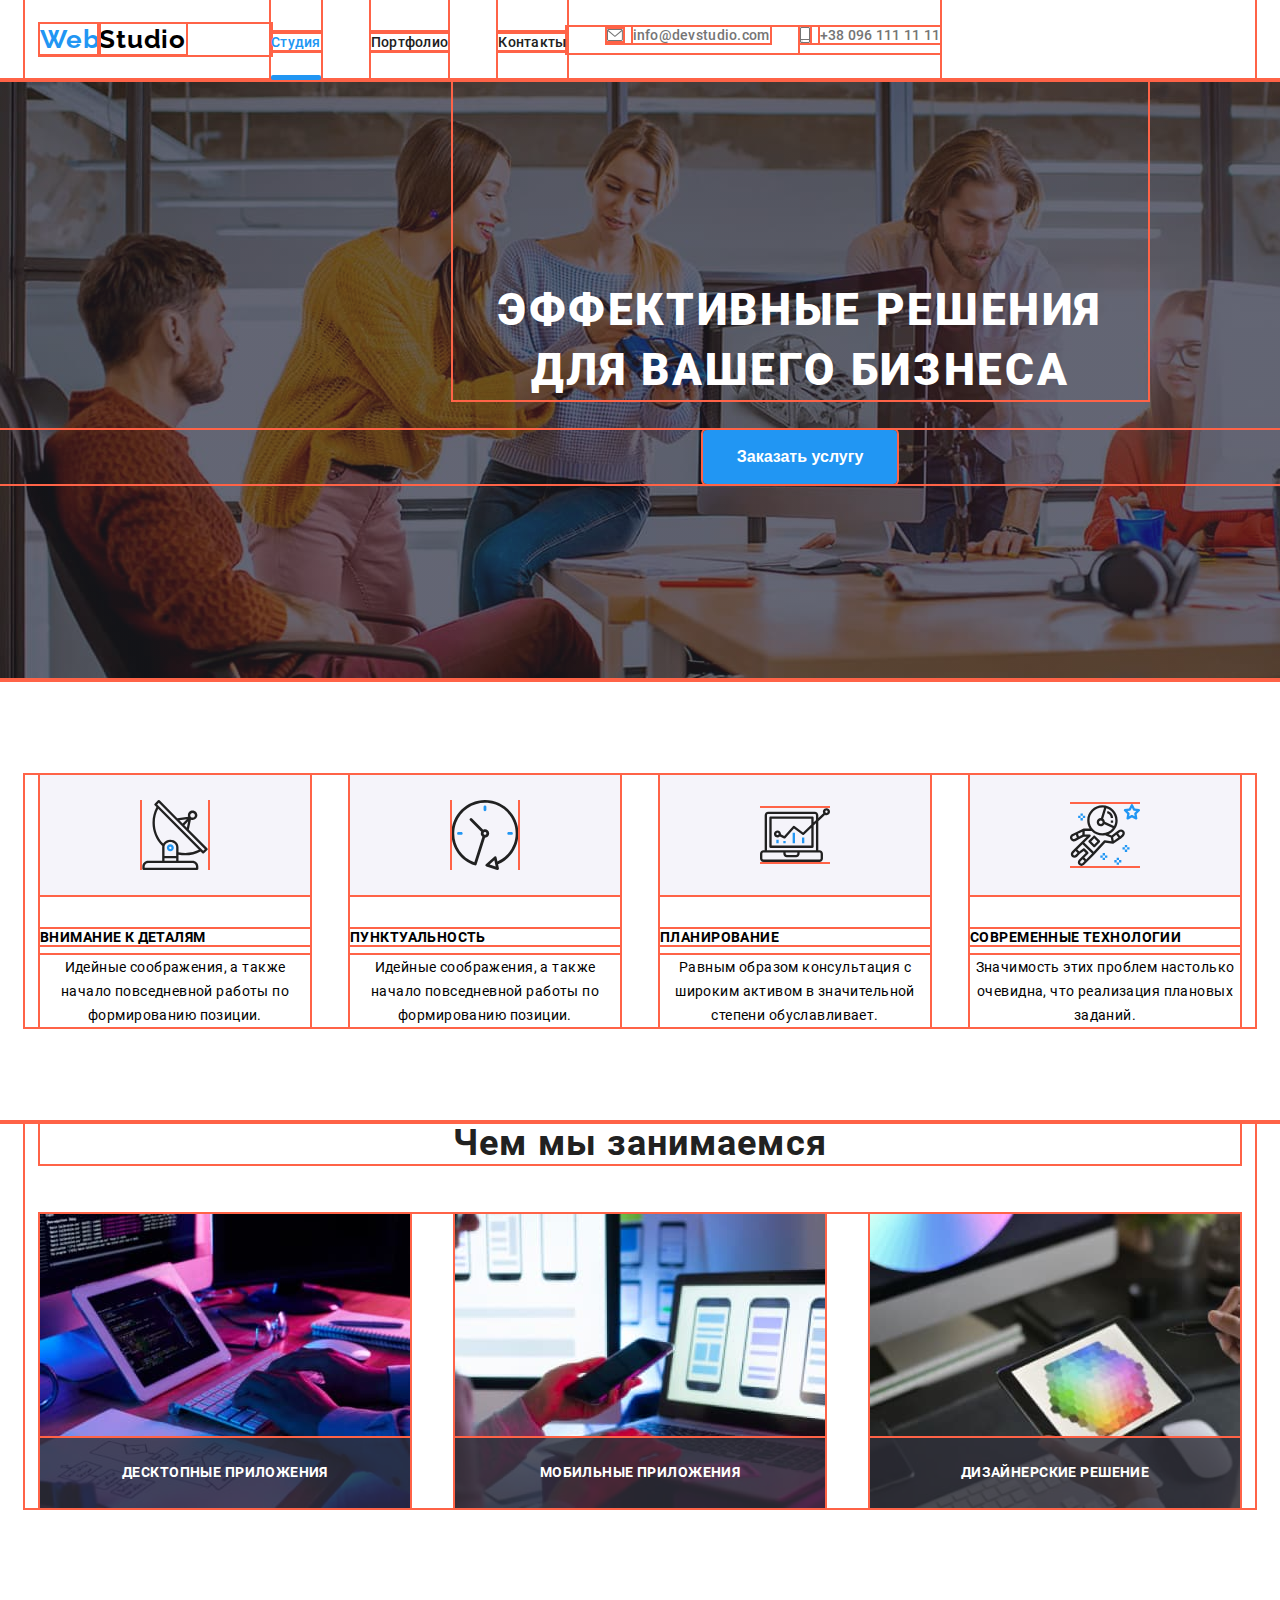
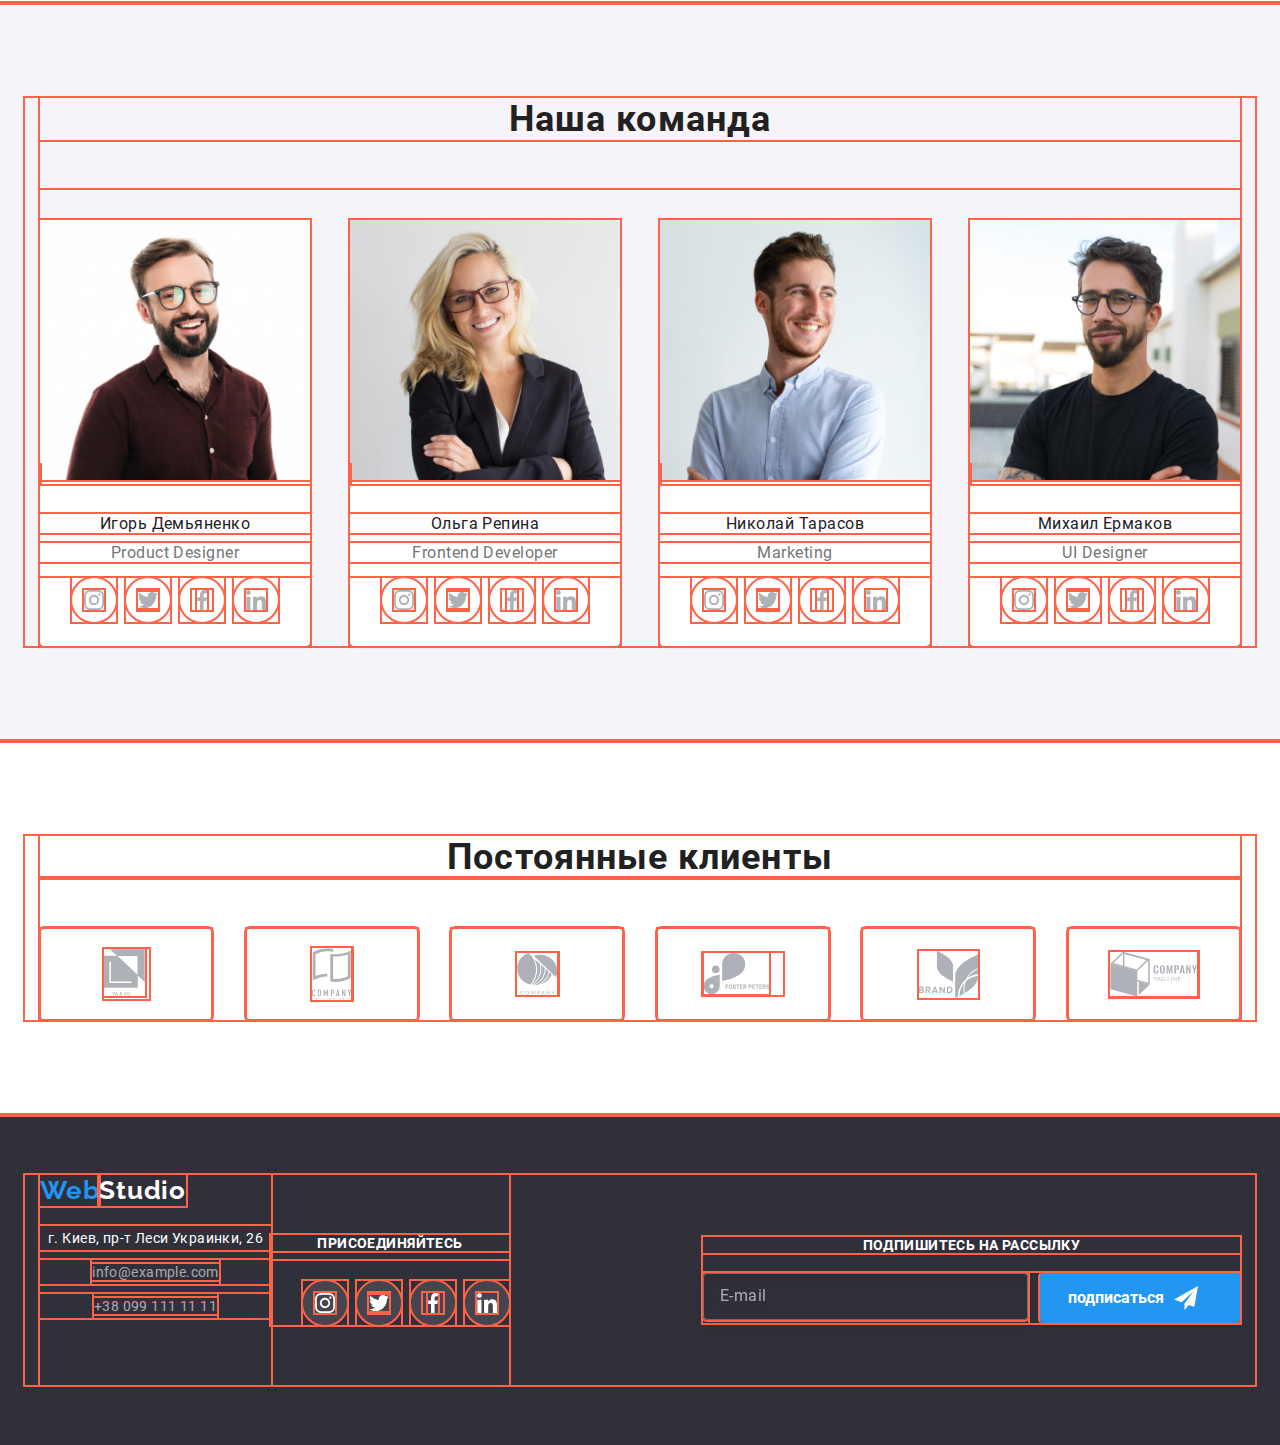
==== commit 52bc68c5: "4" ====
--- a/index.html
+++ b/index.html
@@ -40,8 +40,8 @@
                 </div>
         </nav>
     </header>
-    <!-- <main class="link">
-            hero
+    <main class="link">
+            <!-- hero -->
             <section class="hero">
                 <div class="hero-2">
                     <h1 class="efect-title">ЭФФЕКТИВНЫЕ РЕШЕНИЯ ДЛЯ ВАШЕГО БИЗНЕСА</h1>
@@ -50,7 +50,7 @@
                     </div>
                 </div>
             </section>
-            иконки
+            <!-- иконки -->
             <section class="icon-section">
                 <div class="container">
                     <ul class="icon-style">
@@ -85,7 +85,7 @@
                     </ul>
                 </div>
             </section>
-            Занятия
+            <!-- Занятия -->
             <section class="project">
                 <div class="container">
                     <h2 class="section-title">Чем мы занимаемся</h2>
@@ -96,14 +96,20 @@
                     </ul>
                 </div>
             </section>
-            Команда
+            <!-- Команда -->
             <section class="comand">
                     <div class="container">
                         <div class="section-comand">
                             <h2 class="section-title">Наша команда</h2>
                             <ul class="comand-list">
-                                <li class="item-border"> <img src="./picture/people/igor-1.jpg" width="270px" height="260px" alt="Николай Кучеренко">
-                                    <h3 class="contact-subtitle">Игорь Демьяненко</h3>
+                                <li class="item-border">
+                                    <picture>
+                                        <source srcset="./picture/people/desktop/1.jpg 1x, ./picture/people/desktop/1-img@2x.jpg 2x" media="(min-width:1200px"/>
+                                        <source srcset="./picture/people/tablet/1.jpg 1x, ./picture/people/tablet/1-img@2x.jpg 2x" media="(min-width:768px"/>
+                                        <source srcset="./picture/people/mobile/1.jpg 1x, ./picture/people/mobile/1-img@2x.jpg 2x" media="(min-width:480px"/>
+                                        <img src="./picture/people/desktop/1.jpg" alt="Николай Кучеренко">
+                                    </picture> 
+                                        <h3 class="contact-subtitle">Игорь Демьяненко</h3>
                                         <p class="contact-text">Product Designer</p>
                                             <ul class="list-soc">
                                                 <li class="item">
@@ -136,7 +142,13 @@
                                                 </li>
                                             </ul>
                                 </li>
-                                <li class="item-border"> <img src="./picture/people/mihail-1.jpg" width="270px" height="260px" alt="Ольга Ивановна">
+                                <li class="item-border"> 
+                                    <picture>
+                                        <source srcset="./picture/people/desktop/2.jpg 1x, ./picture/people/desktop/2-img@2x.jpg 2x" media="(min-width:1200px"/>
+                                        <source srcset="./picture/people/tablet/2.jpg 1x, ./picture/people/tablet/2-img@2x.jpg 2x" media="(min-width:768px"/>
+                                        <source srcset="./picture/people/mobile/2.jpg 1x, ./picture/people/mobile/2-img@2x.jpg 2x" media="(min-width:480px"/>
+                                        <img src="./picture/people/desktop/2.jpg" alt="Ольга Ивановна">
+                                    </picture> 
                                     <h3 class="contact-subtitle">Ольга Репина</h3>
                                         <p class="contact-text">Frontend Developer</p>
                                         <ul class="list-soc">
@@ -170,7 +182,14 @@
                                             </li>
                                         </ul>
                                 </li>
-                                <li class="item-border"> <img src="./picture/people/nikolai-1.jpg" width="270px" height="260px" alt="Андрей Шевченко">
+                                <li class="item-border">
+                                    <picture>
+                                        <source srcset="./picture/people/desktop/3.jpg 1x, ./picture/people/desktop/3-img@2x.jpg 2x" media="(min-width:1200px"/>
+                                        <source srcset="./picture/people/tablet/3.jpg 1x, ./picture/people/tablet/3-img@2x.jpg 2x" media="(min-width:768px"/>
+                                        <source srcset="./picture/people/mobile/3.jpg 1x, ./picture/people/mobile/3-img@2x.jpg 2x" media="(min-width:480px"/>
+                                        <img src="./picture/people/desktop/3.jpg" alt="Андрей Шевченко"> 
+                                    </picture>
+                                    
                                     <h3 class="contact-subtitle">Николай Тарасов</h3>
                                         <p class="contact-text">Marketing</p>
                                         <ul class="list-soc">
@@ -204,7 +223,13 @@
                                             </li>
                                         </ul>
                                 </li>
-                                <li class="item-border"> <img src="./picture/people/olga-1.jpg" width="270px" height="260px" alt="Иван Николаев">
+                                <li class="item-border"> 
+                                    <picture>
+                                        <source srcset="./picture/people/desktop/4.jpg 1x, ./picture/people/desktop/4-img@2x.jpg 2x" media="(min-width:1200px"/>
+                                        <source srcset="./picture/people/tablet/4.jpg 1x, ./picture/people/tablet/4-img@2x.jpg 2x" media="(min-width:768px"/>
+                                        <source srcset="./picture/people/mobile/4.jpg 1x, ./picture/people/mobile/4-img@2x.jpg 2x" media="(min-width:480px"/>
+                                        <img src="./picture/people/desktop/4.jpg" alt="Иван Николаев">
+                                    </picture>
                                     <h3 class="contact-subtitle">Михаил Ермаков</h3>
                                         <p class="contact-text">UI Designer</p>
                                         <ul class="list-soc">
@@ -242,7 +267,7 @@
                         </div>
                     </div>
             </section>
-            клиенты
+            <!-- клиенты -->
             <section class="costomer">
                 <div class="container">
                     <h2 class="section-title">Постоянные клиенты</h2>
@@ -295,52 +320,54 @@
     </main>
     <footer class="link footer">
         <div class="container footer-list">
-            <div class="footer-section">
-                <a href=""><span class="web-logo"><span style="color:#2196F3;">Web</span><span style="color:#FFFFFF;">Studio</span></span></a>
-                    <address>
-                        <ul class="footer-adress">
-                            <li class="item">г. Киев, пр-т Леси Украинки, 26</li>
-                            <li class="item"><a href="mailto:info@devstudio.com"><span class="contact">info@example.com</span></a></li>
-                            <li class="item"><a href="tel:+380961111111"><span class="contact">+38 099 111 11 11</span></a></li>
+            <div style="display:flex">
+                <div class="footer-section">
+                    <a href=""><span class="web-logo"><span style="color:#2196F3;">Web</span><span style="color:#FFFFFF;">Studio</span></span></a>
+                        <address>
+                            <ul class="footer-adress">
+                                <li class="item">г. Киев, пр-т Леси Украинки, 26</li>
+                                <li class="item"><a href="mailto:info@devstudio.com"><span class="contact">info@example.com</span></a></li>
+                                <li class="item"><a href="tel:+380961111111"><span class="contact">+38 099 111 11 11</span></a></li>
+                            </ul>
+                        </address>
+                </div>
+                <div class="footer-soc">
+                    <h3 class="subtitle-text" style="color: #FFFFFF;">ПРИСОЕДИНЯЙТЕСЬ</h3>
+                        <ul class="list-soc">
+                            <li class="item">
+                                <a href="" class="icon-footer">
+                                    <svg class="icon">
+                                        <use href="./picture/svg/sprite.svg#instagram" ></use>
+                                    </svg>
+                                </a>
+                            </li>
+                            <li class="item">
+                                <a href="" class="icon-footer">
+                                    <svg class="icon">
+                                        <use href="./picture/svg/sprite.svg#twitter" ></use>
+                                    </svg>
+                                </a>
+                            </li>
+                            <li class="item">
+                                <a href="" class="icon-footer">
+                                    <svg class="icon">
+                                        <use href="./picture/svg/sprite.svg#facebook" ></use>
+                                    </svg>
+                                </a>
+                            </li>
+                            <li class="item">
+                                <a href="" class="icon-footer">
+                                    <svg class="icon">
+                                        <use href="./picture/svg/sprite.svg#linkedin" ></use>
+                                    </svg>
+                                </a>
+                            </li>
                         </ul>
-                    </address>
-            </div>
-            <div class="footer-soc">
-                <h3 class="subtitle-text" style="color: #FFFFFF;">ПРИСОЕДИНЯЙТЕСЬ</h3>
-                    <ul class="list-soc">
-                        <li class="item">
-                            <a href="" class="icon-footer">
-                                <svg class="icon">
-                                    <use href="./picture/svg/sprite.svg#instagram" ></use>
-                                </svg>
-                            </a>
-                        </li>
-                        <li class="item">
-                            <a href="" class="icon-footer">
-                                <svg class="icon">
-                                    <use href="./picture/svg/sprite.svg#twitter" ></use>
-                                </svg>
-                            </a>
-                        </li>
-                        <li class="item">
-                            <a href="" class="icon-footer">
-                                <svg class="icon">
-                                    <use href="./picture/svg/sprite.svg#facebook" ></use>
-                                </svg>
-                            </a>
-                        </li>
-                        <li class="item">
-                            <a href="" class="icon-footer">
-                                <svg class="icon">
-                                    <use href="./picture/svg/sprite.svg#linkedin" ></use>
-                                </svg>
-                            </a>
-                        </li>
-                    </ul>
+                </div>
             </div>
             <div class="footer-link">
                 <h3 class="subtitle-text">ПОДПИШИТЕСЬ НА РАССЫЛКУ</h3>
-                <div style="display:flex;">
+                <div class="form-flex-footer">
                     <form>
                         <input class="form-footer" type="email" name="email" id="email" placeholder="E-mail" autocomplete="off">
                     </form>
@@ -399,7 +426,7 @@
                 </div>
             </form>
         </div>
-    </div> -->
+    </div>
     <script src="./js/modal.js"></script>
 </body>
 </html>
--- a/css/main.css
+++ b/css/main.css
@@ -180,7 +180,6 @@
 }
 
 .form-footer {
-  width: 326px;
   padding: 15px 16px;
   background-color: transparent;
   border: 1px solid rgba(255, 255, 255, 0.3);
@@ -190,6 +189,18 @@
           filter: drop-shadow(0px 4px 4px rgba(0, 0, 0, 0.15));
   border-radius: 4px;
   color: #FFFFFF;
+}
+
+@media (min-width: 480px) {
+  .form-footer {
+    width: 450px;
+  }
+}
+
+@media (min-width: 1200px) {
+  .form-footer {
+    width: 325px;
+  }
 }
 
 .form-footer::-webkit-input-placeholder {
@@ -283,13 +294,33 @@
   font-size: 16px;
   line-height: 30px;
   padding: 10px 28px;
-  margin-left: 12px;
   background-color: #2196F3;
   -webkit-box-shadow: 0px 4px 4px rgba(0, 0, 0, 0.15);
           box-shadow: 0px 4px 4px rgba(0, 0, 0, 0.15);
   border-radius: 4px;
   color: #FFFFFF;
   cursor: pointer;
+}
+
+@media (min-width: 480px) {
+  .button {
+    -webkit-box-sizing: border-box;
+            box-sizing: border-box;
+    width: 200px;
+    margin-right: auto;
+    margin-left: auto;
+    margin-top: 20px;
+  }
+}
+
+@media (min-width: 768px) {
+  .button {
+    -webkit-box-align: center;
+        -ms-flex-align: center;
+            align-items: center;
+    margin-top: 0px;
+    margin-left: 12px;
+  }
 }
 
 .form-button {
@@ -415,13 +446,13 @@
   font-size: 24px;
   line-height: 28px;
   letter-spacing: 0.03em;
-  margin-right: 85px;
 }
 
 @media (min-width: 1200px) {
   .web-logo {
     font-size: 26px;
     line-height: 31px;
+    margin-right: 85px;
   }
 }
 
@@ -479,10 +510,27 @@
 }
 
 .icon-style .icon {
+  background-color: #F5F4FA;
   width: 70px;
   height: 70px;
-  background-color: #F5F4FA;
-  padding: 25px 100px;
+}
+
+@media (min-width: 480px) {
+  .icon-style .icon {
+    padding: 25px 190px;
+  }
+}
+
+@media (min-width: 768px) {
+  .icon-style .icon {
+    padding: 25px 142px;
+  }
+}
+
+@media (min-width: 1200px) {
+  .icon-style .icon {
+    padding: 25px 100px;
+  }
 }
 
 .list-soc {
@@ -538,6 +586,11 @@
   background-color: #2196F3;
 }
 
+.item {
+  -webkit-box-sizing: border-box;
+          box-sizing: border-box;
+}
+
 .item .svg-icon {
   display: -webkit-box;
   display: -ms-flexbox;
@@ -548,11 +601,30 @@
   -webkit-box-align: center;
       -ms-flex-align: center;
           align-items: center;
-  width: 170px;
-  height: 90px;
   fill: #AFB1B8;
   -webkit-transition: fill 250ms cubic-bezier(0.4, 0, 0.2, 1);
   transition: fill 250ms cubic-bezier(0.4, 0, 0.2, 1);
+}
+
+@media (min-width: 480px) {
+  .item .svg-icon {
+    width: 210px;
+    height: 90px;
+  }
+}
+
+@media (min-width: 768px) {
+  .item .svg-icon {
+    width: 226px;
+    height: 90px;
+  }
+}
+
+@media (min-width: 1200px) {
+  .item .svg-icon {
+    width: 170px;
+    height: 90px;
+  }
 }
 
 .list-сustomer .item:hover .svg-icon {
@@ -571,41 +643,44 @@
 @font-face {
   font-family: "Roboto";
   font-weight: 400;
-  src: url("../../shrift/Roboto-Regular.ttf");
+  src: url("../shrift/Roboto-Regular.ttf");
 }
 
 @font-face {
   font-family: "Roboto";
   font-weight: 500;
-  src: url("../../shrift/Roboto-Medium.ttf");
+  src: url("../shrift/Roboto-Medium.ttf");
 }
 
 @font-face {
   font-family: "Roboto";
   font-weight: 700;
-  src: url("../../shrift/Roboto-Bold.ttf");
+  src: url("../shrift/Roboto-Bold.ttf");
 }
 
 @font-face {
   font-family: "Roboto";
   font-weight: 900;
-  src: url("../../shrift/Roboto-Black.ttf");
+  src: url("../shrift/Roboto-Black.ttf");
 }
 
 @font-face {
   font-family: "Raleway";
   font-weight: 700;
-  src: url("../../shrift/Raleway-Bold.ttf");
+  src: url("../shrift/Raleway-Bold.ttf");
 }
 
 @font-face {
   font-family: "Raleway";
   font-weight: 900;
-  src: url("../../shrift/Raleway-Black.ttf");
+  src: url("../shrift/Raleway-Black.ttf");
 }
 
 .text-project {
   position: absolute;
+  display: -webkit-box;
+  display: -ms-flexbox;
+  display: flex;
   -webkit-box-pack: center;
       -ms-flex-pack: center;
           justify-content: center;
@@ -662,12 +737,41 @@
           align-items: center;
 }
 
+@media (min-width: 480px) {
+  .main-nav {
+    width: 480px;
+  }
+}
+
+@media (min-width: 768px) {
+  .main-nav {
+    width: 768px;
+  }
+}
+
+@media (min-width: 1200px) {
+  .main-nav {
+    width: 1200px;
+  }
+}
+
 .main-nav .list-line {
   padding-left: 0px;
 }
 
 .header-nav {
   display: none;
+}
+
+@media (min-width: 768px) {
+  .header-nav {
+    display: -webkit-box;
+    display: -ms-flexbox;
+    display: flex;
+    -webkit-box-align: center;
+        -ms-flex-align: center;
+            align-items: center;
+  }
 }
 
 .list-line .item {
@@ -703,16 +807,35 @@
 }
 
 .auth-nav {
-  display: -webkit-box;
-  display: -ms-flexbox;
-  display: flex;
   margin-left: auto;
 }
 
+@media (min-width: 1200px) {
+  .auth-nav {
+    display: -webkit-box;
+    display: -ms-flexbox;
+    display: flex;
+  }
+}
+
 .auth-nav .item {
-  margin-right: 30px;
   fill: #2196F3;
   color: #2196F3;
+}
+
+@media (min-width: 768px) {
+  .auth-nav .item {
+    margin-bottom: 10px;
+  }
+  .auth-nav .item:last-child {
+    margin-bottom: 0px;
+  }
+}
+
+@media (min-width: 1200px) {
+  .auth-nav .item {
+    margin-right: 30px;
+  }
 }
 
 .main-nav .list-line {
@@ -745,30 +868,43 @@
 .footer {
   padding-top: 60px;
   padding-bottom: 60px;
-}
-
-.container {
-  width: 1200px;
-  padding-left: 15px;
-  padding-right: 15px;
-  margin-left: auto;
-  margin-right: auto;
 }
 
 .footer-list {
   -webkit-box-align: center;
       -ms-flex-align: center;
           align-items: center;
-  display: -webkit-box;
-  display: -ms-flexbox;
-  display: flex;
-  -webkit-box-pack: justify;
-      -ms-flex-pack: justify;
-          justify-content: space-between;
-}
-
-.footer-section {
-  margin-left: 0px;
+}
+
+@media (min-width: 1200px) {
+  .footer-list {
+    display: -webkit-box;
+    display: -ms-flexbox;
+    display: flex;
+    -webkit-box-pack: justify;
+        -ms-flex-pack: justify;
+            justify-content: space-between;
+  }
+}
+
+@media (min-width: 480px) {
+  .footer-section .web-logo {
+    display: -webkit-box;
+    display: -ms-flexbox;
+    display: flex;
+    -webkit-box-pack: center;
+        -ms-flex-pack: center;
+            justify-content: center;
+    -webkit-box-align: center;
+        -ms-flex-align: center;
+            align-items: center;
+  }
+}
+
+@media (min-width: 1200px) {
+  .footer-section {
+    margin-left: 0px;
+  }
 }
 
 .footer-adress {
@@ -778,6 +914,20 @@
 
 .footer-adress .item {
   margin-bottom: 10px;
+}
+
+@media (min-width: 480px) {
+  .footer-adress .item {
+    display: -webkit-box;
+    display: -ms-flexbox;
+    display: flex;
+    -webkit-box-pack: center;
+        -ms-flex-pack: center;
+            justify-content: center;
+    -webkit-box-align: center;
+        -ms-flex-align: center;
+            align-items: center;
+  }
 }
 
 .footer-adress .contact {
@@ -806,6 +956,37 @@
   letter-spacing: 0.03em;
   color: #FFFFFF;
   font-style: normal;
+}
+
+.footer-soc {
+  margin-top: 60px;
+  margin-bottom: 60px;
+}
+
+@media (min-width: 480px) {
+  .footer-soc .subtitle-text {
+    display: -webkit-box;
+    display: -ms-flexbox;
+    display: flex;
+    -webkit-box-pack: center;
+        -ms-flex-pack: center;
+            justify-content: center;
+    -webkit-box-align: center;
+        -ms-flex-align: center;
+            align-items: center;
+  }
+}
+
+.footer-soc .list-soc {
+  display: -webkit-box;
+  display: -ms-flexbox;
+  display: flex;
+  -webkit-box-pack: center;
+      -ms-flex-pack: center;
+          justify-content: center;
+  -webkit-box-align: center;
+      -ms-flex-align: center;
+          align-items: center;
 }
 
 .footer-soc .list-soc .item {
@@ -854,23 +1035,26 @@
   color: #FFFFFF;
 }
 
-.button {
-  -webkit-box-align: center;
-      -ms-flex-align: center;
-          align-items: center;
-  display: -webkit-box;
-  display: -ms-flexbox;
-  display: flex;
-  font-weight: 700;
-  font-size: 16px;
-  line-height: 30px;
-  padding: 10px 28px;
-  margin-left: 12px;
-  background: #2196F3;
-  -webkit-box-shadow: 0px 4px 4px rgba(0, 0, 0, 0.15);
-          box-shadow: 0px 4px 4px rgba(0, 0, 0, 0.15);
-  border-radius: 4px;
-  color: #FFFFFF;
+@media (min-width: 480px) {
+  .footer-link .subtitle-text {
+    display: -webkit-box;
+    display: -ms-flexbox;
+    display: flex;
+    -webkit-box-pack: center;
+        -ms-flex-pack: center;
+            justify-content: center;
+    -webkit-box-align: center;
+        -ms-flex-align: center;
+            align-items: center;
+  }
+}
+
+@media (min-width: 1200px) {
+  .form-flex-footer {
+    display: -webkit-box;
+    display: -ms-flexbox;
+    display: flex;
+  }
 }
 
 .button::after {
@@ -886,32 +1070,98 @@
 
 .hero {
   background: #F5F4FA;
-  background-image: -webkit-gradient(linear, left top, right top, from(rgba(47, 48, 58, 0.4)), to(rgba(47, 48, 58, 0.4))), url(../picture/jpg/phon-header.jpg);
-  background-image: linear-gradient(to right, rgba(47, 48, 58, 0.4), rgba(47, 48, 58, 0.4)), url(../picture/jpg/phon-header.jpg);
   background-repeat: no-repeat;
   background-size: cover;
   margin-left: auto;
   margin-right: auto;
-  max-width: 1600px;
-  height: 600px;
+}
+
+@media (min-width: 480px) {
+  .hero {
+    height: 400px;
+    width: 480px;
+    background-image: -webkit-gradient(linear, left top, right top, from(rgba(47, 48, 58, 0.4)), to(rgba(47, 48, 58, 0.4))), url(../picture/jpg/mobile-header-img.jpg);
+    background-image: linear-gradient(to right, rgba(47, 48, 58, 0.4), rgba(47, 48, 58, 0.4)), url(../picture/jpg/mobile-header-img.jpg);
+  }
+}
+
+@media (min-width: 768px) {
+  .hero {
+    height: 400px;
+    width: 768px;
+    background-image: -webkit-gradient(linear, left top, right top, from(rgba(47, 48, 58, 0.4)), to(rgba(47, 48, 58, 0.4))), url(../picture/jpg/tablet-header-img.jpg);
+    background-image: linear-gradient(to right, rgba(47, 48, 58, 0.4), rgba(47, 48, 58, 0.4)), url(../picture/jpg/tablet-header-img.jpg);
+  }
+}
+
+@media (min-width: 1200px) {
+  .hero {
+    height: 600px;
+    width: 1600px;
+    background-image: -webkit-gradient(linear, left top, right top, from(rgba(47, 48, 58, 0.4)), to(rgba(47, 48, 58, 0.4))), url(../picture/jpg/phon-header.jpg);
+    background-image: linear-gradient(to right, rgba(47, 48, 58, 0.4), rgba(47, 48, 58, 0.4)), url(../picture/jpg/phon-header.jpg);
+  }
+}
+
+@media (min-width: 480px) {
+  .hero-2 {
+    width: 480px;
+    height: 400px;
+  }
+}
+
+@media (min-width: 768px) {
+  .hero-2 {
+    width: 768px;
+    height: 400px;
+  }
+}
+
+@media (min-width: 1200px) {
+  .hero-2 {
+    height: 600px;
+    width: 1600px;
+  }
 }
 
 .efect-title {
-  width: 695px;
   margin-left: auto;
   margin-right: auto;
-  padding-top: 200px;
   font-weight: 900;
-  font-size: 44px;
-  line-height: 60px;
   text-align: center;
   letter-spacing: 0.06em;
   text-transform: uppercase;
   color: #ffffff;
 }
 
+@media (min-width: 480px) {
+  .efect-title {
+    width: 360px;
+    padding-top: 120px;
+    text-align: center;
+    font-size: 26px;
+    line-height: 42px;
+  }
+}
+
+@media (min-width: 768px) {
+  .efect-title {
+    width: 360px;
+    font-size: 26px;
+    line-height: 42px;
+  }
+}
+
+@media (min-width: 1200px) {
+  .efect-title {
+    width: 695px;
+    padding-top: 200px;
+    font-size: 44px;
+    line-height: 60px;
+  }
+}
+
 .comand-list {
-  width: 1200px;
   -ms-flex-wrap: wrap;
       flex-wrap: wrap;
   padding: 0px;
@@ -920,14 +1170,54 @@
   margin-bottom: auto;
 }
 
+@media (min-width: 768px) {
+  .comand-list {
+    display: -webkit-box;
+    display: -ms-flexbox;
+    display: flex;
+    -webkit-box-pack: justify;
+        -ms-flex-pack: justify;
+            justify-content: space-between;
+  }
+}
+
+@media (min-width: 1200px) {
+  .comand-list {
+    display: -webkit-box;
+    display: -ms-flexbox;
+    display: flex;
+    -webkit-box-pack: justify;
+        -ms-flex-pack: justify;
+            justify-content: space-between;
+  }
+}
+
 .comand-list .item-border {
-  width: 270px;
-  margin-right: 30px;
   background: #FFFFFF;
   /* material shadow v1 */
   -webkit-box-shadow: 0px 2px 1px rgba(0, 0, 0, 0.2), 0px 1px 1px rgba(0, 0, 0, 0.14), 0px 1px 3px rgba(0, 0, 0, 0.12);
           box-shadow: 0px 2px 1px rgba(0, 0, 0, 0.2), 0px 1px 1px rgba(0, 0, 0, 0.14), 0px 1px 3px rgba(0, 0, 0, 0.12);
   border-radius: 0px 0px 4px 4px;
+}
+
+@media (min-width: 480px) {
+  .comand-list .item-border {
+    width: 450px;
+  }
+}
+
+@media (min-width: 768px) {
+  .comand-list .item-border {
+    width: 354px;
+    margin-top: 30px;
+  }
+}
+
+@media (min-width: 1200px) {
+  .comand-list .item-border {
+    width: 270px;
+    margin-right: 30px;
+  }
 }
 
 .comand-list .item-border:last-child {
@@ -956,6 +1246,18 @@
   color: #757575;
 }
 
+.list-soc {
+  display: -webkit-box;
+  display: -ms-flexbox;
+  display: flex;
+  -webkit-box-pack: center;
+      -ms-flex-pack: center;
+          justify-content: center;
+  -webkit-box-align: center;
+      -ms-flex-align: center;
+          align-items: center;
+}
+
 .list-soc .item {
   margin-right: 10px;
   margin-bottom: 24px;
@@ -978,6 +1280,13 @@
   -webkit-box-pack: justify;
       -ms-flex-pack: justify;
           justify-content: space-between;
+}
+
+@media (min-width: 480px) {
+  .list-сustomer {
+    -ms-flex-wrap: wrap;
+        flex-wrap: wrap;
+  }
 }
 
 .list-сustomer .item {
@@ -1005,14 +1314,56 @@
 }
 
 .icon-style {
+  -webkit-box-pack: justify;
+      -ms-flex-pack: justify;
+          justify-content: space-between;
+  -webkit-box-sizing: border-box;
+          box-sizing: border-box;
   -ms-flex-wrap: wrap;
       flex-wrap: wrap;
   padding: 0px;
 }
 
-.icon-style .item {
-  width: 270px;
-  margin-right: 30px;
+@media (min-width: 768px) {
+  .icon-style {
+    display: -webkit-box;
+    display: -ms-flexbox;
+    display: flex;
+  }
+}
+
+@media (min-width: 480px) {
+  .icon-style .item {
+    width: 450px;
+  }
+}
+
+@media (min-width: 768px) {
+  .icon-style .item {
+    width: 354px;
+  }
+}
+
+@media (min-width: 1200px) {
+  .icon-style .item {
+    width: 270px;
+  }
+}
+
+.icon-style .item .subtitle-text {
+  margin-top: 30px;
+}
+
+@media (min-width: 480px) {
+  .icon-style .item .subtitle-text {
+    text-align: center;
+  }
+}
+
+@media (min-width: 768px) {
+  .icon-style .item .subtitle-text {
+    text-align: left;
+  }
 }
 
 .icon-text {
@@ -1025,6 +1376,12 @@
   color: var(--icon-text);
 }
 
+@media (min-width: 1200px) {
+  .icon-text {
+    text-align: center;
+  }
+}
+
 * {
   outline: 2px solid tomato;
 }
@@ -1063,7 +1420,7 @@
 
 @media (min-width: 480px) {
   .container {
-    width: 480px;
+    width: 450px;
   }
 }
 
@@ -1136,6 +1493,20 @@
   padding-bottom: 95px;
 }
 
+@media (min-width: 480px) {
+  .project {
+    display: none;
+  }
+}
+
+@media (min-width: 1200px) {
+  .project {
+    display: -webkit-box;
+    display: -ms-flexbox;
+    display: flex;
+  }
+}
+
 .icon-section {
   background-color: #FFFFFF;
   padding-top: 95px;
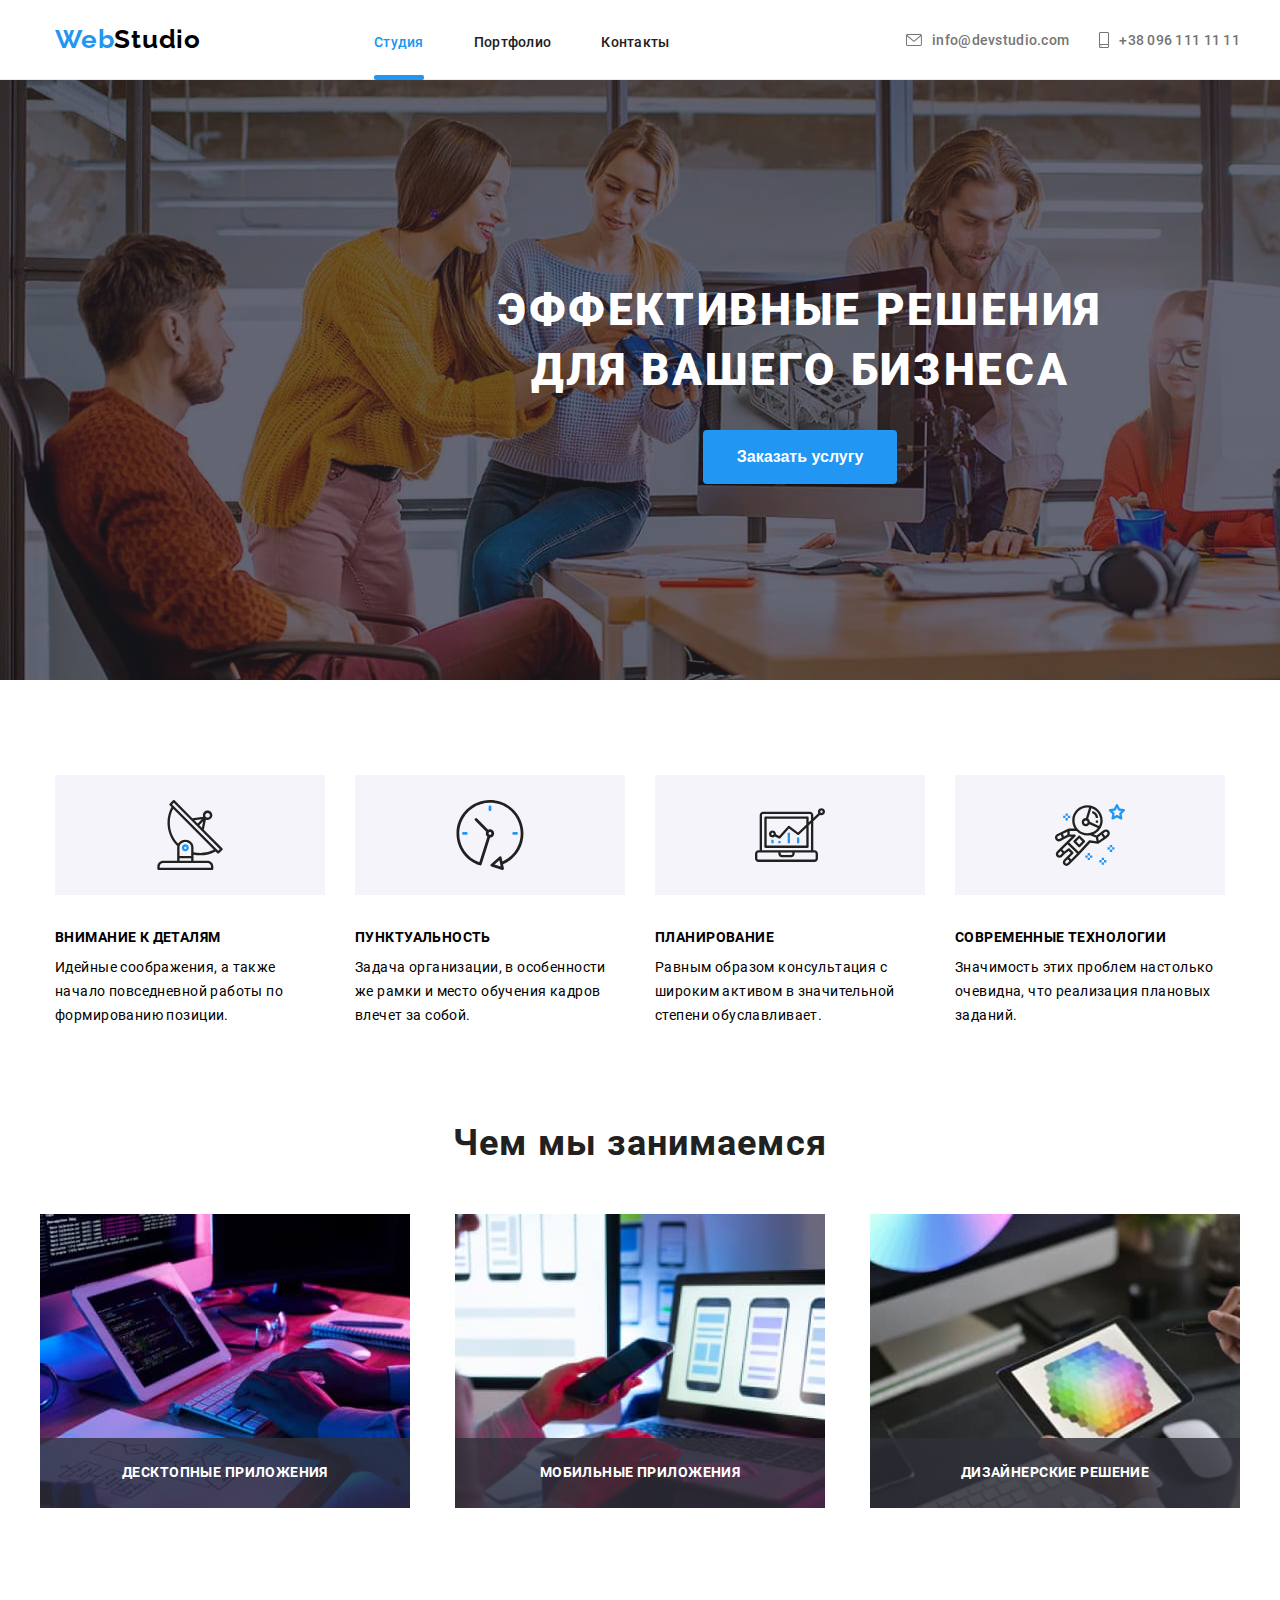
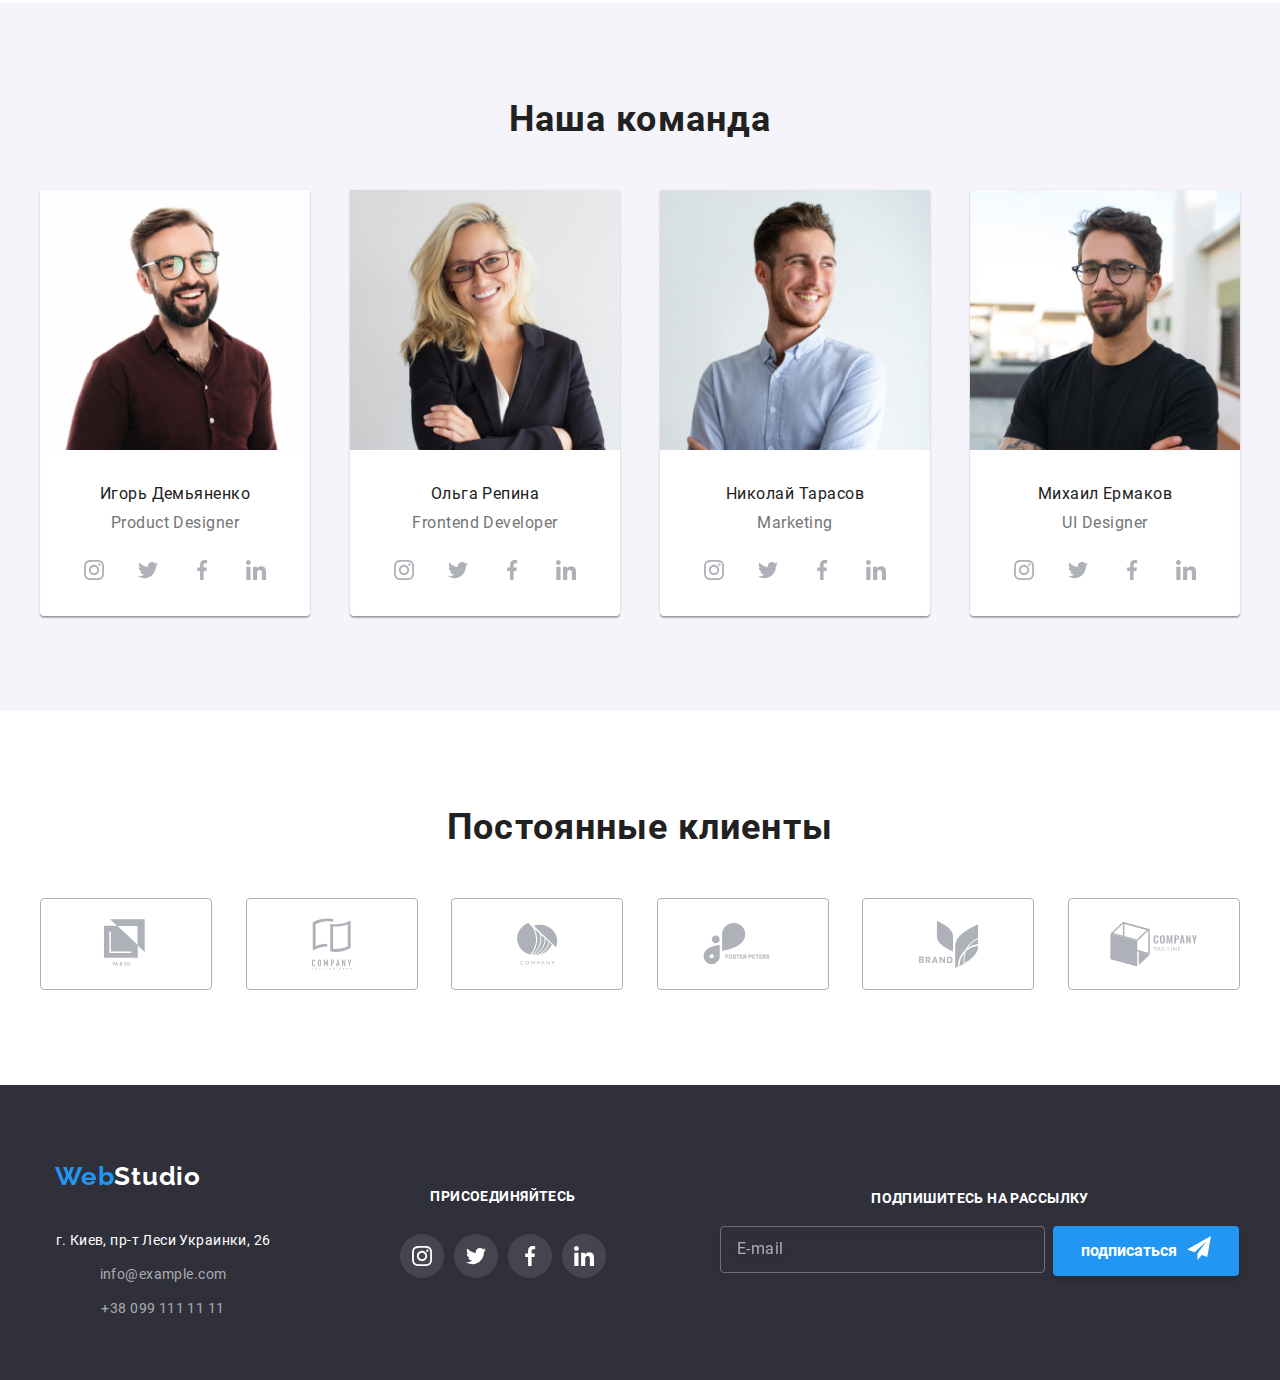
==== commit bfc5604f: "5.1" ====
--- a/index.html
+++ b/index.html
@@ -12,8 +12,7 @@
     <!--шапка-->
     <header class="link header">
         <nav class="main-nav container">
-            <a href=""><span class="web-logo"><span class="web-text">Web</span><span class="studio-text">Studio</span></span></a>
-                <div class="header-nav">
+            <a href="" class="web-logo"><span class="web-text">Web</span><span class="studio-text">Studio</span></a>
                     <ul class="list-line list">
                         <li class="item"><a href=""><span class="header-text current">Студия</span></a></li>
                         <li class="item"><a href="./portfolio.html"><span class="header-text">Портфолио</span></a></li>
@@ -23,7 +22,7 @@
                             <li class="item">
                                 <a href="mailto:info@devstudio.com" class="icon-header">
                                     <svg style="width:16px; height:12px; margin-right:10px;">
-                                        <use href="./picture/svg/symbol-defs.svg#envelope"></use>
+                                        <use href="./picture/svg/symbol-defs-1.svg#envelope"></use>
                                     </svg>
                                     <span class="contact">info@devstudio.com</span>
                                 </a>
@@ -33,10 +32,49 @@
                                     <svg style="width: 10px; height: 16px; margin-right: 10px">
                                         <use href="./picture/svg/sprite.svg#smartphone"></use>
                                     </svg>
+
                                     <span class="contact">+38 096 111 11 11</span>
                                 </a>
                             </li>
                         </ul>
+                <div class="svg-mobile-header is-open" data-menu-button>
+                    <svg class="menu-mobile" style="width: 24px; height:16px">
+                        <use href="./picture/svg/symbol-defs-1.svg#icon-menu-mobile"></use>
+                    </svg>
+                    <svg class="close-menu-mobile" style="width: 18px; height: 18px">
+                        <use href="./picture/svg/symbol-defs-1.svg#icon-close-mobile"></use>
+                    </svg>
+                </div>
+                <!-- <div class="svg-close-footer is-open" data-menu-button="">
+                    <svg style="width: 18px; height: 18px">
+                        <use href="./picture/svg/symbol-defs-1.svg#icon-close-mobile"></use>
+                    </svg> -->
+                </div>
+                <div class="header-menu is-open" data-menu>
+                        <ul class="list-line list">
+                            <li class="item"><a href=""><span class="header-text current">Студия</span></a></li>
+                            <li class="item"><a href="./portfolio.html"><span class="header-text">Портфолио</span></a></li>
+                            <li class="item"><a href=""><span class="header-text">Контакты</span></a></li>
+                        </ul>
+                            <ul class="auth-nav">
+                                <li class="item">
+                                    <a href="mailto:info@devstudio.com" class="icon-header">
+                                        <svg style="width:16px; height:12px; margin-right:10px;">
+                                            <use href="./picture/svg/symbol-defs-1.svg#envelope"></use>
+                                        </svg>
+                                        <span class="contact">info@devstudio.com</span>
+                                    </a>
+                                </li>
+                                <li class="item">
+                                    <a href="tel:+380961111111" class="icon-header">
+                                        <svg style="width: 10px; height: 16px; margin-right: 10px">
+                                            <use href="./picture/svg/sprite.svg#smartphone"></use>
+                                        </svg>
+    
+                                        <span class="contact">+38 096 111 11 11</span>
+                                    </a>
+                                </li>
+                            </ul>
                 </div>
         </nav>
     </header>
@@ -66,7 +104,7 @@
                                 <use href="./picture/svg/sprite.svg#clock"></use>
                             </svg>
                             <h3 class="subtitle-text">ПУНКТУАЛЬНОСТЬ</h3>
-                            <p class="icon-text">Идейные соображения, а также начало повседневной работы по формированию позиции.</p>
+                            <p class="icon-text">Задача организации, в особенности же рамки и место обучения кадров влечет за собой.</p>
                         </li>
                         <li class="item">
                             <svg class="icon">
@@ -320,7 +358,7 @@
     </main>
     <footer class="link footer">
         <div class="container footer-list">
-            <div style="display:flex">
+            <!-- <div class="footer-tablet"> -->
                 <div class="footer-section">
                     <a href=""><span class="web-logo"><span style="color:#2196F3;">Web</span><span style="color:#FFFFFF;">Studio</span></span></a>
                         <address>
@@ -363,7 +401,7 @@
                                 </a>
                             </li>
                         </ul>
-                </div>
+                <!-- </div> -->
             </div>
             <div class="footer-link">
                 <h3 class="subtitle-text">ПОДПИШИТЕСЬ НА РАССЫЛКУ</h3>
@@ -380,18 +418,18 @@
         <div class="modal">
             <div class="modal-end" data-modal-close>
                 <svg class="icon-modal" style="width: 10px; height:10px;">
-                    <use href="./picture/svg/symbol-defs.svg#icon-krest-modal"></use>
+                    <use href="./picture/svg/symbol-defs-1.svg#icon-krest-modal"></use>
                 </svg>
             </div>
             <p class="form-title">Оставьте свои данные, мы вам перезвоним</p>
             <form>
-                <div style="width: 450px; margin-left: auto; margin-right: auto;">
+                <div class="main-form">
                     <label class="form-label">
                         <span class="form-subtitle">Имя</span>
                         <input type="text" name="name" class="form" autocomplete="off">
                         <div class="form-icon">
                             <svg class="icon-form" style="height: 12px; width:12px; padding: 3px 3px;">
-                                <use href="./picture/svg/symbol-defs.svg#form-man"></use>
+                                <use href="./picture/svg/symbol-defs-1.svg#form-man"></use>
                             </svg>
                         </div>
                     </label>
@@ -400,7 +438,7 @@
                         <input type="tel" name="tel" class="form" autocomplete="off">
                         <div class="form-icon">
                             <svg style="height: 13px; width:13px; padding: 2.5px 2.5px">
-                                <use href="./picture/svg/symbol-defs.svg#form-tel"></use>
+                                <use href="./picture/svg/symbol-defs-1.svg#form-tel"></use>
                             </svg>
                         </div>
                     </label>
@@ -409,13 +447,13 @@
                         <input type="email" name="email" class="form" autocomplete="off">
                         <div class="form-icon">
                             <svg style="height: 12px; width:15px; padding: 3px 1.5px">
-                                <use href="./picture/svg/symbol-defs.svg#form-email"></use>
+                                <use href="./picture/svg/symbol-defs-1.svg#form-email"></use>
                             </svg>
                         </div>
                     </label>
                     <label class="form-label">
                         <span class="form-subtitle">Комментарий</span>
-                        <textarea type="text" name="coment" placeholder="Введите текст" class="form-coment form"></textarea>
+                        <textarea name="coment" placeholder="Введите текст" class="form-coment form"></textarea>
                     </label>
                 </div>
                 <div class="checkbox">
@@ -428,5 +466,6 @@
         </div>
     </div>
     <script src="./js/modal.js"></script>
+    <script src="./js/header.js"></script>
 </body>
 </html>
--- a/css/main.css
+++ b/css/main.css
@@ -13,14 +13,38 @@
   color: #212121;
 }
 
+.main-form {
+  width: 370px;
+  margin-right: auto;
+  margin-left: auto;
+}
+
+@media (min-width: 1200px) {
+  .main-form {
+    width: 450px;
+  }
+}
+
 .form {
-  padding: 10px 40px;
-  width: 450px;
-  height: 40px;
   border: 1px solid rgba(33, 33, 33, 0.2);
   -webkit-box-sizing: border-box;
           box-sizing: border-box;
   border-radius: 4px;
+  padding: 10px 40px;
+}
+
+@media (min-width: 480px) {
+  .form {
+    width: 370px;
+    height: 40px;
+  }
+}
+
+@media (min-width: 1200px) {
+  .form {
+    width: 450px;
+    height: 40px;
+  }
 }
 
 .form:hover,
@@ -133,13 +157,20 @@
 }
 
 .text-checkbox {
+  font-size: 12px;
+  line-height: 14px;
   font-family: Roboto;
   font-style: normal;
   font-weight: normal;
-  font-size: 14px;
-  line-height: 24px;
   letter-spacing: 0.03em;
   color: #757575;
+}
+
+@media (min-width: 1200px) {
+  .text-checkbox {
+    font-size: 14px;
+    line-height: 24px;
+  }
 }
 
 .link-checkbox {
@@ -160,14 +191,20 @@
 }
 
 .form-coment {
-  height: 120px;
-  width: 450px;
-  padding: 12px 16px;
   border: 1px solid rgba(33, 33, 33, 0.2);
   -webkit-box-sizing: border-box;
           box-sizing: border-box;
   border-radius: 4px;
   resize: none;
+  padding: 12px 16px;
+  height: 120px;
+  width: 370px;
+}
+
+@media (min-width: 1200px) {
+  .form-coment {
+    width: 450px;
+  }
 }
 
 .form-coment:hover {
@@ -268,6 +305,11 @@
 .button-centered {
   text-align: center;
   margin-top: 30px;
+  -webkit-box-sizing: border-box;
+          box-sizing: border-box;
+  width: 200px;
+  margin-right: auto;
+  margin-left: auto;
 }
 
 .button-hero {
@@ -284,9 +326,6 @@
 }
 
 .button {
-  -webkit-box-align: center;
-      -ms-flex-align: center;
-          align-items: center;
   display: -webkit-box;
   display: -ms-flexbox;
   display: flex;
@@ -315,11 +354,18 @@
 
 @media (min-width: 768px) {
   .button {
-    -webkit-box-align: center;
-        -ms-flex-align: center;
-            align-items: center;
+    width: 200px;
+    margin-top: auto;
+    margin-left: auto;
+    margin-top: 20px;
+  }
+}
+
+@media (min-width: 1200px) {
+  .button {
+    width: 200px;
     margin-top: 0px;
-    margin-left: 12px;
+    margin-left: 8px;
   }
 }
 
@@ -448,6 +494,14 @@
   letter-spacing: 0.03em;
 }
 
+@media (min-width: 480px) {
+  .web-logo {
+    padding-top: 16px;
+    padding-bottom: 16px;
+    padding-left: 15px;
+  }
+}
+
 @media (min-width: 1200px) {
   .web-logo {
     font-size: 26px;
@@ -484,14 +538,21 @@
 }
 
 .modal {
-  width: 530px;
-  min-height: 580px;
+  width: 450px;
+  min-height: 610px;
   background-color: #FFFFFF;
   position: absolute;
   top: 50%;
   left: 50%;
   -webkit-transform: translate(-50%, -50%);
           transform: translate(-50%, -50%);
+}
+
+@media (min-width: 1200px) {
+  .modal {
+    width: 530px;
+    min-height: 580px;
+  }
 }
 
 .modal-end {
@@ -530,6 +591,60 @@
 @media (min-width: 1200px) {
   .icon-style .icon {
     padding: 25px 100px;
+  }
+}
+
+@media (min-width: 768px) {
+  .menu-mobile {
+    display: none;
+  }
+}
+
+.menu-mobile:hover, .menu-mobile:focus {
+  fill: #2196F3;
+}
+
+.close-menu-mobile {
+  display: -webkit-box;
+  display: -ms-flexbox;
+  display: flex;
+  width: 18px;
+  height: 18px;
+}
+
+@media (min-width: 768px) {
+  .close-menu-mobile {
+    display: none;
+  }
+}
+
+.close-menu-mobile:hover, .close-menu-mobile:focus {
+  fill: #2196F3;
+}
+
+.svg-mobile-header .close-menu-mobile {
+  display: -webkit-box;
+  display: -ms-flexbox;
+  display: flex;
+}
+
+.svg-mobile-header.is-open .close-menu-mobile {
+  display: none;
+}
+
+.svg-mobile-header .menu-mobile {
+  display: none;
+}
+
+.svg-mobile-header.is-open .menu-mobile {
+  display: -webkit-box;
+  display: -ms-flexbox;
+  display: flex;
+}
+
+@media (min-width: 768px) {
+  .svg-mobile-header.is-open .menu-mobile {
+    display: none;
   }
 }
 
@@ -729,6 +844,7 @@
 }
 
 .main-nav {
+  position: relative;
   display: -webkit-box;
   display: -ms-flexbox;
   display: flex;
@@ -776,8 +892,13 @@
 
 .list-line .item {
   position: relative;
-  padding-top: 32px;
-  padding-bottom: 28px;
+}
+
+@media (min-width: 768px) {
+  .list-line .item {
+    padding-top: 32px;
+    padding-bottom: 28px;
+  }
 }
 
 .header-text.current {
@@ -790,6 +911,7 @@
   content: "";
   position: absolute;
   width: 100%;
+  display: inline-block;
   height: 5px;
   background-color: #2196F3;
   border-radius: 2px;
@@ -810,6 +932,18 @@
   margin-left: auto;
 }
 
+@media (min-width: 480px) {
+  .auth-nav {
+    display: none;
+  }
+}
+
+@media (min-width: 768px) {
+  .auth-nav {
+    display: block;
+  }
+}
+
 @media (min-width: 1200px) {
   .auth-nav {
     display: -webkit-box;
@@ -835,6 +969,7 @@
 @media (min-width: 1200px) {
   .auth-nav .item {
     margin-right: 30px;
+    margin-bottom: 0px;
   }
 }
 
@@ -846,14 +981,40 @@
   margin-right: 0px;
 }
 
-.list-line {
-  display: -webkit-box;
-  display: -ms-flexbox;
-  display: flex;
-}
-
-.list-line .item {
-  margin-right: 50px;
+@media (min-width: 480px) {
+  .list-line {
+    display: none;
+    width: 100px;
+    margin-right: auto;
+    margin-left: auto;
+  }
+}
+
+@media (min-width: 768px) {
+  .list-line {
+    display: -webkit-box;
+    display: -ms-flexbox;
+    display: flex;
+    margin-left: 88px;
+  }
+}
+
+@media (min-width: 480px) {
+  .list-line .item {
+    display: inline-block;
+  }
+}
+
+@media (min-width: 768px) {
+  .list-line .item {
+    margin-right: 50px;
+  }
+}
+
+@media (min-width: 1200px) {
+  .list-line .item {
+    margin-top: 0px;
+  }
 }
 
 .list-line .item:last-child {
@@ -863,6 +1024,189 @@
 .header-text:hover,
 .header-text:focus {
   color: #2196F3;
+}
+
+.svg-mobile-header {
+  display: -webkit-box;
+  display: -ms-flexbox;
+  display: flex;
+  -webkit-box-align: center;
+      -ms-flex-align: center;
+          align-items: center;
+  -webkit-box-pack: center;
+      -ms-flex-pack: center;
+          justify-content: center;
+  margin-left: auto;
+  padding-right: 10px;
+  width: 40px;
+  height: 40px;
+}
+
+@media (min-width: 768px) {
+  .svg-mobile-header {
+    display: none;
+  }
+}
+
+.svg-mobile-header:hover, .svg-mobile-header:focus {
+  fill: #2196F3;
+}
+
+.svg-mobile-header.is-open {
+  display: -webkit-box;
+  display: -ms-flexbox;
+  display: flex;
+}
+
+@media (min-width: 768px) {
+  .svg-mobile-header.is-open {
+    display: none;
+  }
+}
+
+.header-menu {
+  z-index: 1;
+  display: block;
+  position: absolute;
+  top: 100%;
+  width: 480px;
+  height: 450px;
+  -webkit-box-sizing: border-box;
+          box-sizing: border-box;
+  background-color: #ffffff;
+  text-align: center;
+  font-weight: 500;
+  font-size: 18px;
+  line-height: 1.1;
+  letter-spacing: 0.02em;
+  -webkit-box-shadow: 0px 4px 8px rgba(0, 0, 0, 0.04), 0px 2px 4px rgba(0, 0, 0, 0.08), 0px 1px 3px rgba(0, 0, 0, 0.16);
+          box-shadow: 0px 4px 8px rgba(0, 0, 0, 0.04), 0px 2px 4px rgba(0, 0, 0, 0.08), 0px 1px 3px rgba(0, 0, 0, 0.16);
+}
+
+@media (min-width: 768px) {
+  .header-menu {
+    display: none;
+  }
+}
+
+.header-menu.is-open {
+  display: none;
+}
+
+.header-menu .list-line .item {
+  position: relative;
+}
+
+@media (min-width: 480px) {
+  .header-menu .list-line .item {
+    -webkit-box-sizing: border-box;
+            box-sizing: border-box;
+    margin-top: 60px;
+    padding-bottom: 8px;
+  }
+}
+
+.header-menu .header-text.current {
+  color: #2196F3;
+}
+
+.header-menu .header-text.current::after {
+  bottom: -1px;
+  left: 0;
+  content: "";
+  position: absolute;
+  width: 100%;
+  display: inline-block;
+  margin-top: 10px;
+  height: 4px;
+  background-color: #2196F3;
+  border-radius: 2px;
+}
+
+.header-menu .header-text {
+  font-family: Roboto;
+  font-weight: 500;
+  font-size: 14px;
+  line-height: 16px;
+  letter-spacing: 0.02em;
+  color: #212121;
+  -webkit-transition: color 250ms cubic-bezier(0.4, 0, 0.2, 1);
+  transition: color 250ms cubic-bezier(0.4, 0, 0.2, 1);
+}
+
+.header-menu .auth-nav {
+  padding: 0;
+  display: block;
+}
+
+.header-menu .auth-nav .item {
+  fill: #2196F3;
+  color: #2196F3;
+  margin-top: 60px;
+  display: -webkit-box;
+  display: -ms-flexbox;
+  display: flex;
+  -webkit-box-pack: center;
+      -ms-flex-pack: center;
+          justify-content: center;
+  -webkit-box-align: center;
+      -ms-flex-align: center;
+          align-items: center;
+}
+
+.header-menu .auth-nav .item:last-child {
+  margin-top: 10px;
+}
+
+.header-menu .main-nav .list-line {
+  padding-left: 0px;
+}
+
+.header-menu .auth-nav .item:last-child {
+  margin-right: 0px;
+}
+
+@media (min-width: 480px) {
+  .header-menu .list-line {
+    width: 100px;
+    display: block;
+    margin-right: auto;
+    margin-left: auto;
+  }
+}
+
+@media (min-width: 480px) {
+  .header-menu .list-line .item {
+    display: inline-block;
+  }
+}
+
+.header-menu .list-line .item:last-child {
+  margin-right: 0px;
+}
+
+.header-menu .header-text:hover,
+.header-menu .header-text:focus {
+  color: #2196F3;
+}
+
+.header-menu .svg-mobile-header {
+  display: -webkit-box;
+  display: -ms-flexbox;
+  display: flex;
+  -webkit-box-align: center;
+      -ms-flex-align: center;
+          align-items: center;
+  -webkit-box-pack: center;
+      -ms-flex-pack: center;
+          justify-content: center;
+  margin-left: auto;
+  width: 40px;
+  height: 40px;
+}
+
+.header-menu .svg-mobile-header:hover {
+  fill: #2196F3;
 }
 
 .footer {
@@ -874,6 +1218,19 @@
   -webkit-box-align: center;
       -ms-flex-align: center;
           align-items: center;
+}
+
+@media (min-width: 768px) {
+  .footer-list {
+    display: -webkit-box;
+    display: -ms-flexbox;
+    display: flex;
+    -ms-flex-wrap: wrap;
+        flex-wrap: wrap;
+    -webkit-box-pack: justify;
+        -ms-flex-pack: justify;
+            justify-content: space-between;
+  }
 }
 
 @media (min-width: 1200px) {
@@ -884,6 +1241,21 @@
     -webkit-box-pack: justify;
         -ms-flex-pack: justify;
             justify-content: space-between;
+  }
+}
+
+.footer-tablet {
+  display: -webkit-box;
+  display: -ms-flexbox;
+  display: flex;
+  -webkit-box-pack: justify;
+      -ms-flex-pack: justify;
+          justify-content: space-between;
+}
+
+@media (min-width: 768px) {
+  .footer-section {
+    margin-left: 80px;
   }
 }
 
@@ -958,9 +1330,24 @@
   font-style: normal;
 }
 
-.footer-soc {
-  margin-top: 60px;
-  margin-bottom: 60px;
+@media (min-width: 480px) {
+  .footer-soc {
+    margin-top: 60px;
+    margin-bottom: 60px;
+  }
+}
+
+@media (min-width: 768px) {
+  .footer-soc {
+    margin-top: 5px;
+    margin-right: 80px;
+  }
+}
+
+@media (min-width: 1200px) {
+  .footer-soc {
+    margin: 0px;
+  }
 }
 
 @media (min-width: 480px) {
@@ -1029,6 +1416,40 @@
   margin-right: 0px;
 }
 
+@media (min-width: 480px) {
+  .footer-link {
+    width: 450px;
+    margin-right: auto;
+    margin-left: auto;
+  }
+}
+
+@media (min-width: 768px) {
+  .footer-link {
+    margin-top: 60px;
+    width: 450px;
+    margin-right: auto;
+    margin-left: auto;
+  }
+}
+
+@media (min-width: 768px) {
+  .footer-link {
+    margin: 0px;
+    width: 450px;
+    margin-top: 60px;
+    margin-left: auto;
+    margin-right: auto;
+  }
+}
+
+@media (min-width: 1200px) {
+  .footer-link {
+    width: 520px;
+    margin: 0;
+  }
+}
+
 .footer-link .subtitle-text {
   margin-top: 0px;
   margin-bottom: 20px;
@@ -1049,6 +1470,12 @@
   }
 }
 
+@media (min-width: 480px) {
+  .form-flex-footer {
+    width: 450px;
+  }
+}
+
 @media (min-width: 1200px) {
   .form-flex-footer {
     display: -webkit-box;
@@ -1078,10 +1505,10 @@
 
 @media (min-width: 480px) {
   .hero {
+    background-image: -webkit-gradient(linear, left top, right top, from(rgba(47, 48, 58, 0.4)), to(rgba(47, 48, 58, 0.4))), url(../picture/jpg/mobile-header-img.jpg);
+    background-image: linear-gradient(to right, rgba(47, 48, 58, 0.4), rgba(47, 48, 58, 0.4)), url(../picture/jpg/mobile-header-img.jpg);
     height: 400px;
     width: 480px;
-    background-image: -webkit-gradient(linear, left top, right top, from(rgba(47, 48, 58, 0.4)), to(rgba(47, 48, 58, 0.4))), url(../picture/jpg/mobile-header-img.jpg);
-    background-image: linear-gradient(to right, rgba(47, 48, 58, 0.4), rgba(47, 48, 58, 0.4)), url(../picture/jpg/mobile-header-img.jpg);
   }
 }
 
@@ -1183,9 +1610,6 @@
 
 @media (min-width: 1200px) {
   .comand-list {
-    display: -webkit-box;
-    display: -ms-flexbox;
-    display: flex;
     -webkit-box-pack: justify;
         -ms-flex-pack: justify;
             justify-content: space-between;
@@ -1203,6 +1627,8 @@
 @media (min-width: 480px) {
   .comand-list .item-border {
     width: 450px;
+    margin-right: auto;
+    margin-left: auto;
   }
 }
 
@@ -1216,12 +1642,8 @@
 @media (min-width: 1200px) {
   .comand-list .item-border {
     width: 270px;
-    margin-right: 30px;
-  }
-}
-
-.comand-list .item-border:last-child {
-  margin-right: 0px;
+    margin: 0px;
+  }
 }
 
 .contact-subtitle {
@@ -1264,11 +1686,7 @@
 }
 
 .list-soc .item:last-child {
-  margin-right: 32px;
-}
-
-.list-soc .item:first-child {
-  margin-left: 32px;
+  margin-right: 0;
 }
 
 .list-сustomer {
@@ -1335,18 +1753,24 @@
 @media (min-width: 480px) {
   .icon-style .item {
     width: 450px;
+    margin-right: auto;
+    margin-left: auto;
   }
 }
 
 @media (min-width: 768px) {
   .icon-style .item {
     width: 354px;
+    margin-right: auto;
+    margin-left: auto;
   }
 }
 
 @media (min-width: 1200px) {
   .icon-style .item {
     width: 270px;
+    margin-right: auto;
+    margin-left: auto;
   }
 }
 
@@ -1373,17 +1797,6 @@
   font-size: 14px;
   line-height: 24px;
   letter-spacing: 0.03em;
-  color: var(--icon-text);
-}
-
-@media (min-width: 1200px) {
-  .icon-text {
-    text-align: center;
-  }
-}
-
-* {
-  outline: 2px solid tomato;
 }
 
 body {
@@ -1412,15 +1825,13 @@
 
 .container {
   width: 100%;
-  padding-left: 15px;
-  padding-right: 15px;
   margin-left: auto;
   margin-right: auto;
 }
 
 @media (min-width: 480px) {
   .container {
-    width: 450px;
+    width: 480px;
   }
 }
 
@@ -1438,11 +1849,23 @@
 
 .section-title {
   font-weight: 700;
-  font-size: 36px;
-  line-height: 42px;
   text-align: center;
   letter-spacing: 0.03em;
   color: #212121;
+}
+
+@media (min-width: 480px) {
+  .section-title {
+    font-size: 28px;
+    line-height: 33px;
+  }
+}
+
+@media (min-width: 1200px) {
+  .section-title {
+    font-size: 36px;
+    line-height: 42px;
+  }
 }
 
 .subtitle-text {
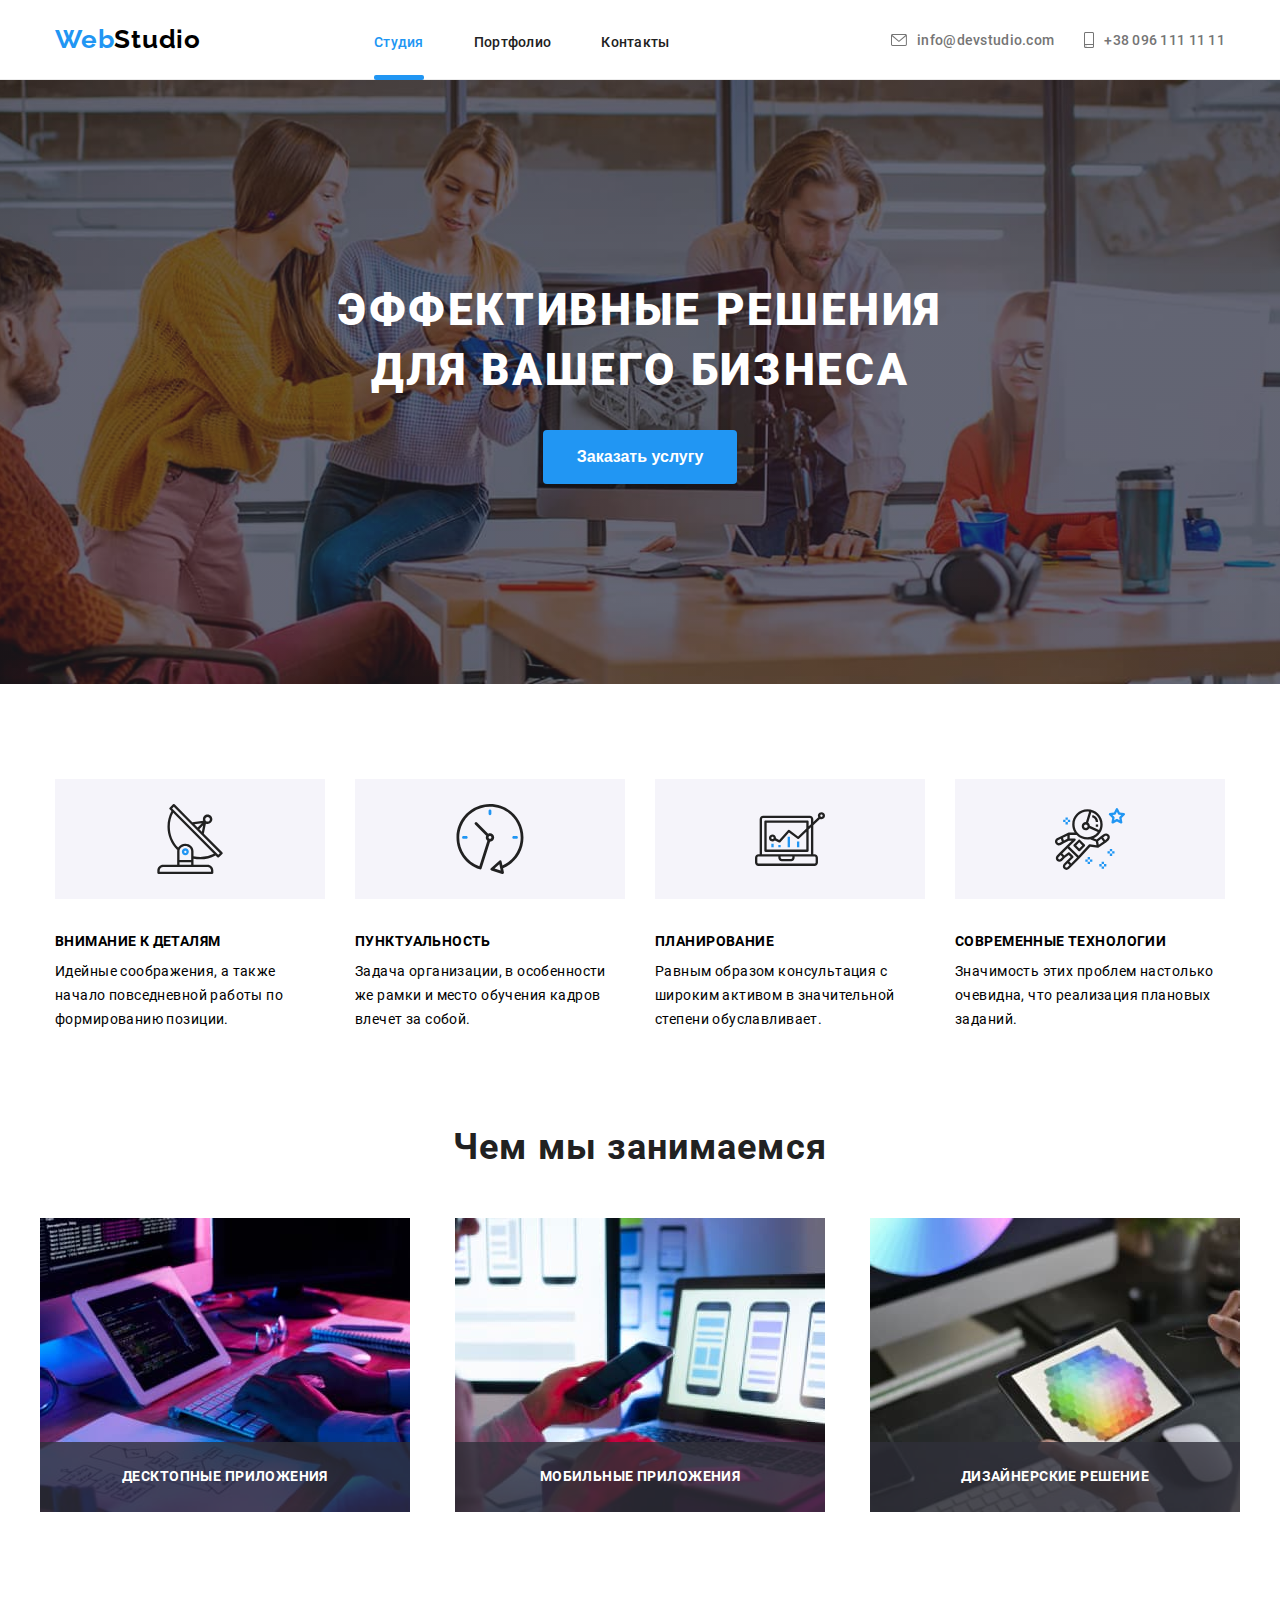
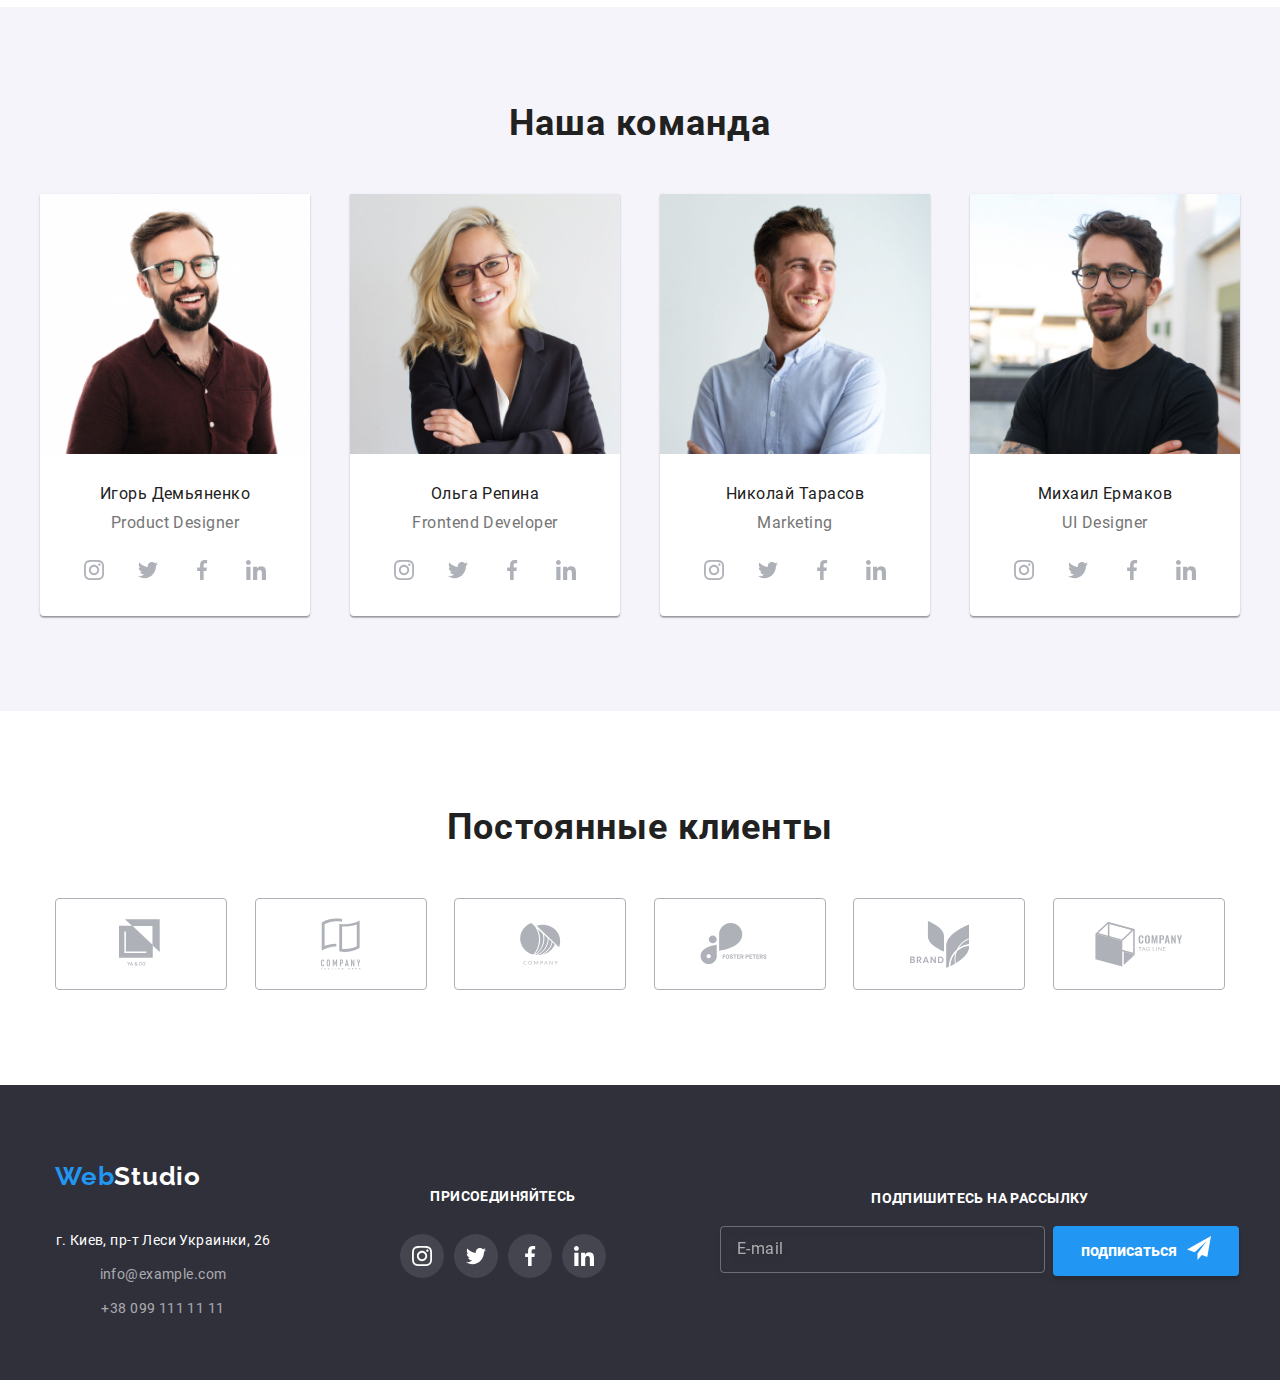
==== commit c9bedf36: "8.2" ====
--- a/index.html
+++ b/index.html
@@ -81,11 +81,9 @@
     <main class="link">
             <!-- hero -->
             <section class="hero">
-                <div class="hero-2">
-                    <h1 class="efect-title">ЭФФЕКТИВНЫЕ РЕШЕНИЯ ДЛЯ ВАШЕГО БИЗНЕСА</h1>
-                    <div class="button-centered" data-modal-open>
-                        <button class="button-hero">Заказать услугу</button>
-                    </div>
+                <h1 class="efect-title">ЭФФЕКТИВНЫЕ РЕШЕНИЯ ДЛЯ ВАШЕГО БИЗНЕСА</h1>
+                <div class="button-centered" data-modal-open>
+                    <button class="button-hero">Заказать услугу</button>
                 </div>
             </section>
             <!-- иконки -->
--- a/css/main.css
+++ b/css/main.css
@@ -19,6 +19,12 @@
   margin-left: auto;
 }
 
+@media (max-width: 479px) {
+  .main-form {
+    width: 280px;
+  }
+}
+
 @media (min-width: 1200px) {
   .main-form {
     width: 450px;
@@ -31,6 +37,13 @@
           box-sizing: border-box;
   border-radius: 4px;
   padding: 10px 40px;
+}
+
+@media (max-width: 479px) {
+  .form {
+    width: 280px;
+    height: 40px;
+  }
 }
 
 @media (min-width: 480px) {
@@ -188,6 +201,14 @@
   -webkit-box-pack: center;
       -ms-flex-pack: center;
           justify-content: center;
+}
+
+@media (max-width: 479px) {
+  .checkbox {
+    width: 260px;
+    margin-right: auto;
+    margin-left: auto;
+  }
 }
 
 .form-coment {
@@ -199,6 +220,12 @@
   padding: 12px 16px;
   height: 120px;
   width: 370px;
+}
+
+@media (max-width: 479px) {
+  .form-coment {
+    width: 280px;
+  }
 }
 
 @media (min-width: 1200px) {
@@ -226,6 +253,12 @@
           filter: drop-shadow(0px 4px 4px rgba(0, 0, 0, 0.15));
   border-radius: 4px;
   color: #FFFFFF;
+}
+
+@media (max-width: 479px) {
+  .form-footer {
+    width: 290px;
+  }
 }
 
 @media (min-width: 480px) {
@@ -339,6 +372,17 @@
   border-radius: 4px;
   color: #FFFFFF;
   cursor: pointer;
+}
+
+@media (max-width: 479px) {
+  .button {
+    -webkit-box-sizing: border-box;
+            box-sizing: border-box;
+    width: 200px;
+    margin-right: auto;
+    margin-left: auto;
+    margin-top: 20px;
+  }
 }
 
 @media (min-width: 480px) {
@@ -395,11 +439,23 @@
   cursor: pointer;
 }
 
+@media (max-width: 479px) {
+  .form-button {
+    margin-bottom: 15px;
+  }
+}
+
 .portfolio-button {
   background-color: #FFFFFF;
   padding-top: 95px;
   margin-left: auto;
   margin-right: auto;
+}
+
+@media (max-width: 479px) {
+  .portfolio-button {
+    width: 290px;
+  }
 }
 
 @media (min-width: 480px) {
@@ -494,6 +550,14 @@
   letter-spacing: 0.03em;
 }
 
+@media (max-width: 479px) {
+  .web-logo {
+    padding-top: 16px;
+    padding-bottom: 16px;
+    padding-left: 15px;
+  }
+}
+
 @media (min-width: 480px) {
   .web-logo {
     padding-top: 16px;
@@ -548,6 +612,12 @@
           transform: translate(-50%, -50%);
 }
 
+@media (max-width: 479px) {
+  .modal {
+    width: 290px;
+  }
+}
+
 @media (min-width: 1200px) {
   .modal {
     width: 530px;
@@ -574,6 +644,12 @@
   background-color: #F5F4FA;
   width: 70px;
   height: 70px;
+}
+
+@media (max-width: 479px) {
+  .icon-style .icon {
+    padding: 25px 110px;
+  }
 }
 
 @media (min-width: 480px) {
@@ -719,6 +795,13 @@
   fill: #AFB1B8;
   -webkit-transition: fill 250ms cubic-bezier(0.4, 0, 0.2, 1);
   transition: fill 250ms cubic-bezier(0.4, 0, 0.2, 1);
+}
+
+@media (max-width: 479px) {
+  .item .svg-icon {
+    width: 170px;
+    height: 90px;
+  }
 }
 
 @media (min-width: 480px) {
@@ -853,6 +936,12 @@
           align-items: center;
 }
 
+@media (max-width: 479px) {
+  .main-nav {
+    width: 320px;
+  }
+}
+
 @media (min-width: 480px) {
   .main-nav {
     width: 480px;
@@ -932,15 +1021,22 @@
   margin-left: auto;
 }
 
-@media (min-width: 480px) {
+@media (max-width: 479px) {
   .auth-nav {
     display: none;
   }
 }
 
+@media (min-width: 480px) {
+  .auth-nav {
+    display: none;
+  }
+}
+
 @media (min-width: 768px) {
   .auth-nav {
     display: block;
+    padding-right: 15px;
   }
 }
 
@@ -979,6 +1075,15 @@
 
 .auth-nav .item:last-child {
   margin-right: 0px;
+}
+
+@media (max-width: 479px) {
+  .list-line {
+    display: none;
+    width: 100px;
+    margin-right: auto;
+    margin-left: auto;
+  }
 }
 
 @media (min-width: 480px) {
@@ -1069,8 +1174,6 @@
   display: block;
   position: absolute;
   top: 100%;
-  width: 480px;
-  height: 450px;
   -webkit-box-sizing: border-box;
           box-sizing: border-box;
   background-color: #ffffff;
@@ -1083,6 +1186,20 @@
           box-shadow: 0px 4px 8px rgba(0, 0, 0, 0.04), 0px 2px 4px rgba(0, 0, 0, 0.08), 0px 1px 3px rgba(0, 0, 0, 0.16);
 }
 
+@media (max-width: 479px) {
+  .header-menu {
+    width: 320px;
+    height: 450px;
+  }
+}
+
+@media (min-width: 480px) {
+  .header-menu {
+    width: 480px;
+    height: 450px;
+  }
+}
+
 @media (min-width: 768px) {
   .header-menu {
     display: none;
@@ -1095,6 +1212,15 @@
 
 .header-menu .list-line .item {
   position: relative;
+}
+
+@media (max-width: 479px) {
+  .header-menu .list-line .item {
+    -webkit-box-sizing: border-box;
+            box-sizing: border-box;
+    margin-top: 60px;
+    padding-bottom: 8px;
+  }
 }
 
 @media (min-width: 480px) {
@@ -1166,6 +1292,15 @@
   margin-right: 0px;
 }
 
+@media (max-width: 479px) {
+  .header-menu .list-line {
+    width: 80px;
+    display: block;
+    margin-right: auto;
+    margin-left: auto;
+  }
+}
+
 @media (min-width: 480px) {
   .header-menu .list-line {
     width: 100px;
@@ -1259,7 +1394,7 @@
   }
 }
 
-@media (min-width: 480px) {
+@media (max-width: 479px) {
   .footer-section .web-logo {
     display: -webkit-box;
     display: -ms-flexbox;
@@ -1273,6 +1408,20 @@
   }
 }
 
+@media (min-width: 480px) {
+  .footer-section .web-logo {
+    display: -webkit-box;
+    display: -ms-flexbox;
+    display: flex;
+    -webkit-box-pack: center;
+        -ms-flex-pack: center;
+            justify-content: center;
+    -webkit-box-align: center;
+        -ms-flex-align: center;
+            align-items: center;
+  }
+}
+
 @media (min-width: 1200px) {
   .footer-section {
     margin-left: 0px;
@@ -1288,7 +1437,7 @@
   margin-bottom: 10px;
 }
 
-@media (min-width: 480px) {
+@media (max-width: 479px) {
   .footer-adress .item {
     display: -webkit-box;
     display: -ms-flexbox;
@@ -1302,6 +1451,20 @@
   }
 }
 
+@media (min-width: 480px) {
+  .footer-adress .item {
+    display: -webkit-box;
+    display: -ms-flexbox;
+    display: flex;
+    -webkit-box-pack: center;
+        -ms-flex-pack: center;
+            justify-content: center;
+    -webkit-box-align: center;
+        -ms-flex-align: center;
+            align-items: center;
+  }
+}
+
 .footer-adress .contact {
   font-weight: 400;
   font-size: 14px;
@@ -1330,13 +1493,20 @@
   font-style: normal;
 }
 
-@media (min-width: 480px) {
+@media (max-width: 479px) {
   .footer-soc {
     margin-top: 60px;
     margin-bottom: 60px;
   }
 }
 
+@media (min-width: 480px) {
+  .footer-soc {
+    margin-top: 60px;
+    margin-bottom: 60px;
+  }
+}
+
 @media (min-width: 768px) {
   .footer-soc {
     margin-top: 5px;
@@ -1347,6 +1517,20 @@
 @media (min-width: 1200px) {
   .footer-soc {
     margin: 0px;
+  }
+}
+
+@media (max-width: 479px) {
+  .footer-soc .subtitle-text {
+    display: -webkit-box;
+    display: -ms-flexbox;
+    display: flex;
+    -webkit-box-pack: center;
+        -ms-flex-pack: center;
+            justify-content: center;
+    -webkit-box-align: center;
+        -ms-flex-align: center;
+            align-items: center;
   }
 }
 
@@ -1416,6 +1600,14 @@
   margin-right: 0px;
 }
 
+@media (max-width: 479px) {
+  .footer-link {
+    width: 290px;
+    margin-right: auto;
+    margin-left: auto;
+  }
+}
+
 @media (min-width: 480px) {
   .footer-link {
     width: 450px;
@@ -1456,7 +1648,7 @@
   color: #FFFFFF;
 }
 
-@media (min-width: 480px) {
+@media (max-width: 479px) {
   .footer-link .subtitle-text {
     display: -webkit-box;
     display: -ms-flexbox;
@@ -1471,6 +1663,26 @@
 }
 
 @media (min-width: 480px) {
+  .footer-link .subtitle-text {
+    display: -webkit-box;
+    display: -ms-flexbox;
+    display: flex;
+    -webkit-box-pack: center;
+        -ms-flex-pack: center;
+            justify-content: center;
+    -webkit-box-align: center;
+        -ms-flex-align: center;
+            align-items: center;
+  }
+}
+
+@media (max-width: 479px) {
+  .form-flex-footer {
+    width: 290px;
+  }
+}
+
+@media (min-width: 480px) {
   .form-flex-footer {
     width: 450px;
   }
@@ -1496,26 +1708,20 @@
 }
 
 .hero {
-  background: #F5F4FA;
-  background-repeat: no-repeat;
-  background-size: cover;
+  padding-top: 118px;
+  padding-bottom: 118px;
+  width: 100%;
   margin-left: auto;
   margin-right: auto;
-}
-
-@media (min-width: 480px) {
+  background-color: rgba(47, 48, 58, 0.8);
+  background-position: center;
+  background-size: cover;
+  background-image: -webkit-gradient(linear, left top, right top, from(rgba(47, 48, 58, 0.4)), to(rgba(47, 48, 58, 0.4))), url(../picture/jpg/mobile-header-img.jpg);
+  background-image: linear-gradient(to right, rgba(47, 48, 58, 0.4), rgba(47, 48, 58, 0.4)), url(../picture/jpg/mobile-header-img.jpg);
+}
+
+@media (min-width: 768px) {
   .hero {
-    background-image: -webkit-gradient(linear, left top, right top, from(rgba(47, 48, 58, 0.4)), to(rgba(47, 48, 58, 0.4))), url(../picture/jpg/mobile-header-img.jpg);
-    background-image: linear-gradient(to right, rgba(47, 48, 58, 0.4), rgba(47, 48, 58, 0.4)), url(../picture/jpg/mobile-header-img.jpg);
-    height: 400px;
-    width: 480px;
-  }
-}
-
-@media (min-width: 768px) {
-  .hero {
-    height: 400px;
-    width: 768px;
     background-image: -webkit-gradient(linear, left top, right top, from(rgba(47, 48, 58, 0.4)), to(rgba(47, 48, 58, 0.4))), url(../picture/jpg/tablet-header-img.jpg);
     background-image: linear-gradient(to right, rgba(47, 48, 58, 0.4), rgba(47, 48, 58, 0.4)), url(../picture/jpg/tablet-header-img.jpg);
   }
@@ -1523,31 +1729,10 @@
 
 @media (min-width: 1200px) {
   .hero {
-    height: 600px;
-    width: 1600px;
     background-image: -webkit-gradient(linear, left top, right top, from(rgba(47, 48, 58, 0.4)), to(rgba(47, 48, 58, 0.4))), url(../picture/jpg/phon-header.jpg);
     background-image: linear-gradient(to right, rgba(47, 48, 58, 0.4), rgba(47, 48, 58, 0.4)), url(../picture/jpg/phon-header.jpg);
-  }
-}
-
-@media (min-width: 480px) {
-  .hero-2 {
-    width: 480px;
-    height: 400px;
-  }
-}
-
-@media (min-width: 768px) {
-  .hero-2 {
-    width: 768px;
-    height: 400px;
-  }
-}
-
-@media (min-width: 1200px) {
-  .hero-2 {
-    height: 600px;
-    width: 1600px;
+    padding-top: 200px;
+    padding-bottom: 200px;
   }
 }
 
@@ -1564,7 +1749,6 @@
 @media (min-width: 480px) {
   .efect-title {
     width: 360px;
-    padding-top: 120px;
     text-align: center;
     font-size: 26px;
     line-height: 42px;
@@ -1582,7 +1766,6 @@
 @media (min-width: 1200px) {
   .efect-title {
     width: 695px;
-    padding-top: 200px;
     font-size: 44px;
     line-height: 60px;
   }
@@ -1622,6 +1805,18 @@
   -webkit-box-shadow: 0px 2px 1px rgba(0, 0, 0, 0.2), 0px 1px 1px rgba(0, 0, 0, 0.14), 0px 1px 3px rgba(0, 0, 0, 0.12);
           box-shadow: 0px 2px 1px rgba(0, 0, 0, 0.2), 0px 1px 1px rgba(0, 0, 0, 0.14), 0px 1px 3px rgba(0, 0, 0, 0.12);
   border-radius: 0px 0px 4px 4px;
+}
+
+@media (max-width: 479px) {
+  .comand-list .item-border {
+    width: 290px;
+    margin-bottom: 30px;
+    margin-right: auto;
+    margin-left: auto;
+  }
+  .comand-list .item-border:last-child {
+    margin-bottom: 0px;
+  }
 }
 
 @media (min-width: 480px) {
@@ -1700,10 +1895,26 @@
           justify-content: space-between;
 }
 
+@media (max-width: 479px) {
+  .list-сustomer {
+    -webkit-box-sizing: border-box;
+            box-sizing: border-box;
+    width: 202px;
+    margin-right: auto;
+    margin-left: auto;
+    -ms-flex-wrap: wrap;
+        flex-wrap: wrap;
+    padding-left: 15px;
+    padding-right: 15px;
+  }
+}
+
 @media (min-width: 480px) {
   .list-сustomer {
     -ms-flex-wrap: wrap;
         flex-wrap: wrap;
+    padding-left: 15px;
+    padding-right: 15px;
   }
 }
 
@@ -1729,6 +1940,14 @@
   background-color: #FFFFFF;
   padding-top: 95px;
   padding-bottom: 95px;
+}
+
+@media (max-width: 479px) {
+  .icon-section {
+    width: 320px;
+    margin-right: auto;
+    margin-left: auto;
+  }
 }
 
 .icon-style {
@@ -1750,6 +1969,18 @@
   }
 }
 
+@media (max-width: 479px) {
+  .icon-style .item {
+    width: 290px;
+    margin-right: auto;
+    margin-left: auto;
+    margin-bottom: 10px;
+  }
+  .icon-style .item:last-child {
+    margin-bottom: 0px;
+  }
+}
+
 @media (min-width: 480px) {
   .icon-style .item {
     width: 450px;
@@ -1819,6 +2050,12 @@
   margin: 0px;
 }
 
+img {
+  display: block;
+  width: 100%;
+  height: auto;
+}
+
 .link a {
   text-decoration: none;
 }
@@ -1827,6 +2064,12 @@
   width: 100%;
   margin-left: auto;
   margin-right: auto;
+}
+
+@media (max-width: 479px) {
+  .container {
+    width: 320px;
+  }
 }
 
 @media (min-width: 480px) {
@@ -1887,6 +2130,12 @@
   padding-top: 50px;
 }
 
+@media (max-width: 479px) {
+  .container-portfolio {
+    width: 290px;
+  }
+}
+
 @media (min-width: 480px) {
   .container-portfolio {
     width: 450px;
@@ -1916,6 +2165,12 @@
   padding-bottom: 95px;
 }
 
+@media (max-width: 479px) {
+  .project {
+    display: none;
+  }
+}
+
 @media (min-width: 480px) {
   .project {
     display: none;
